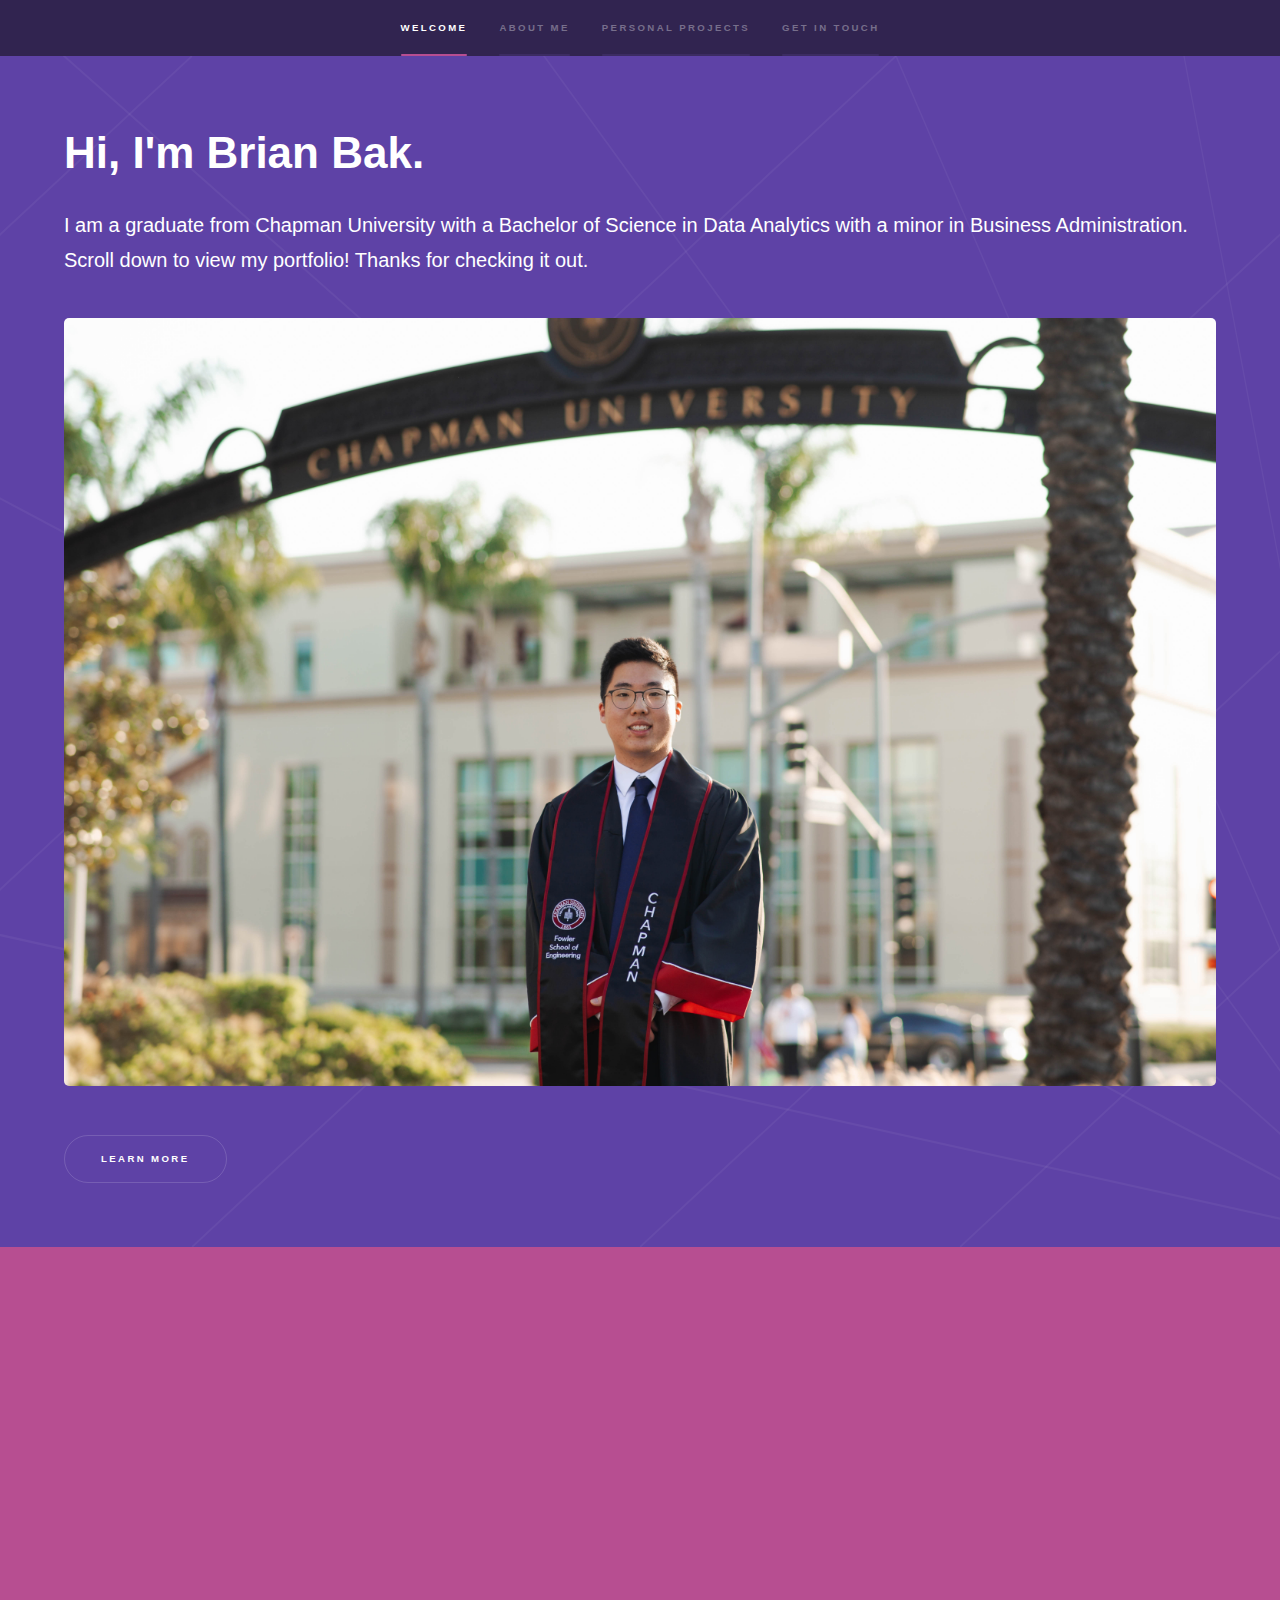
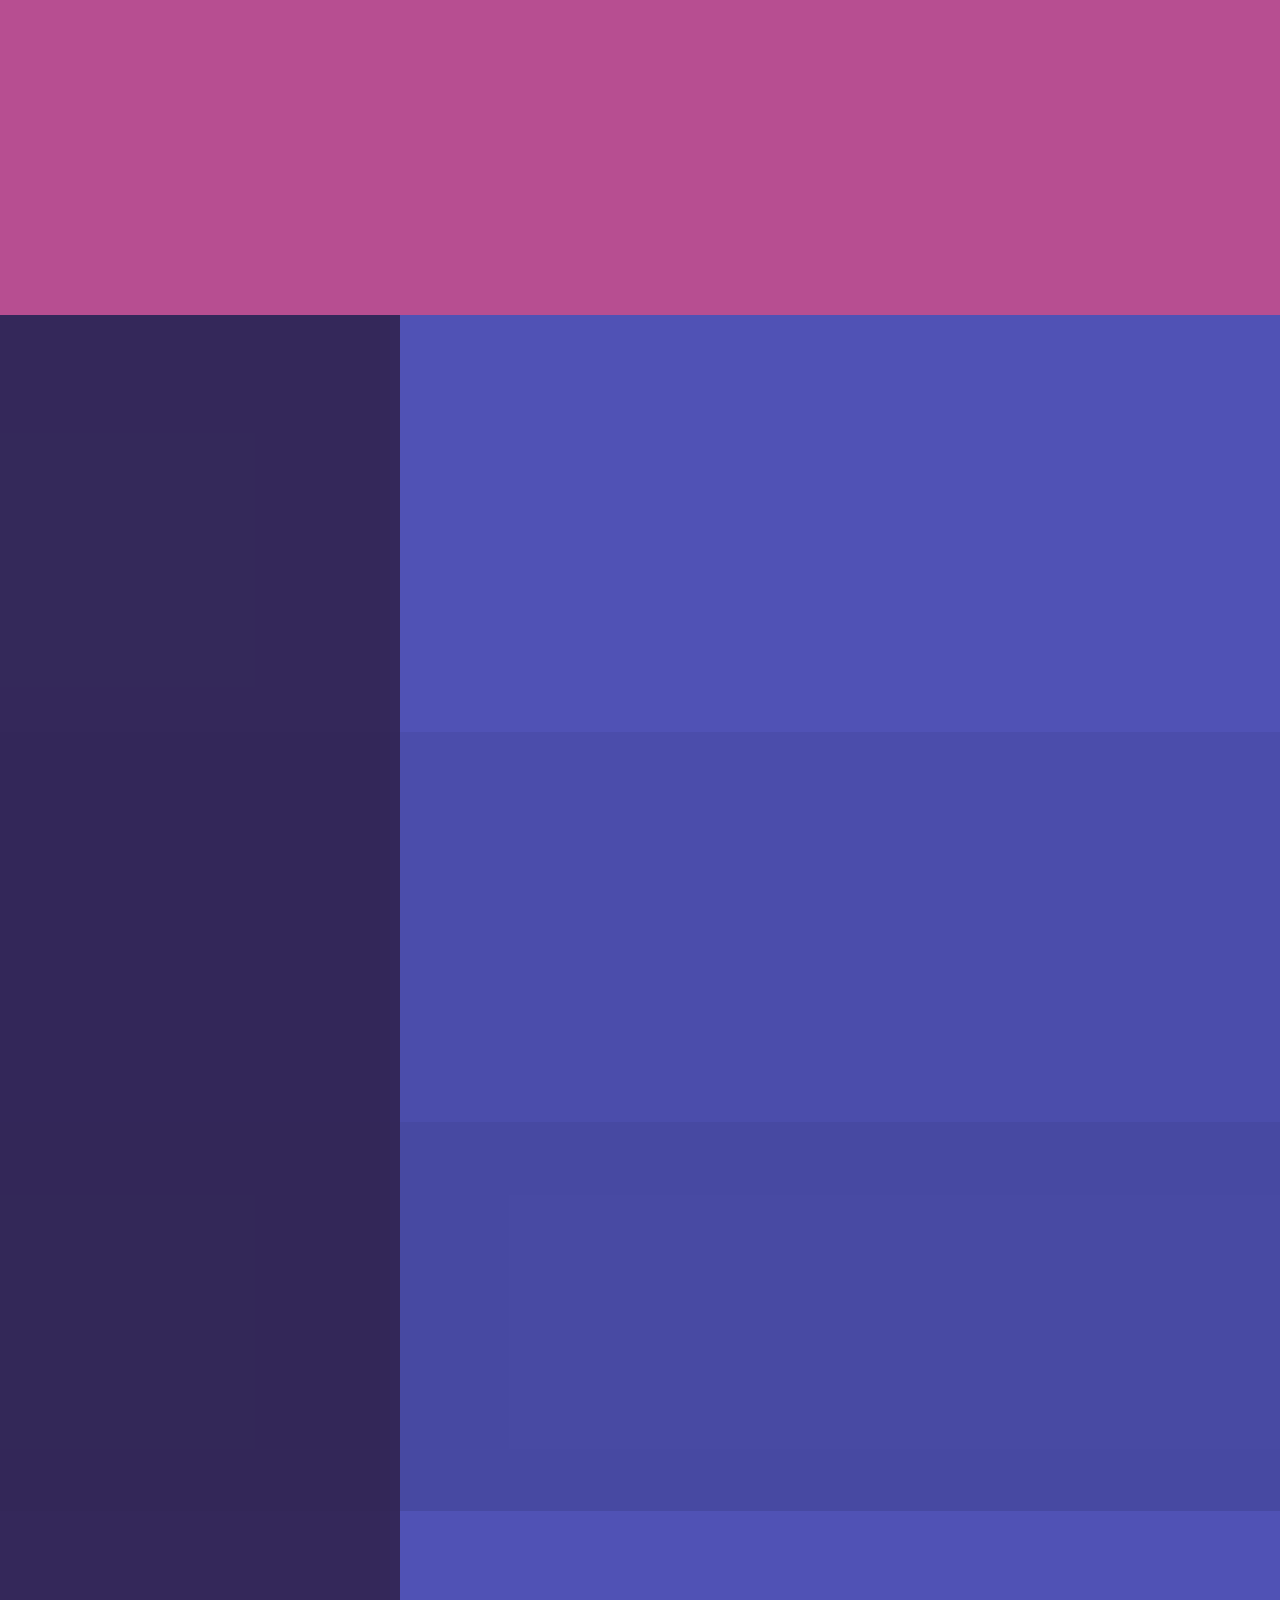
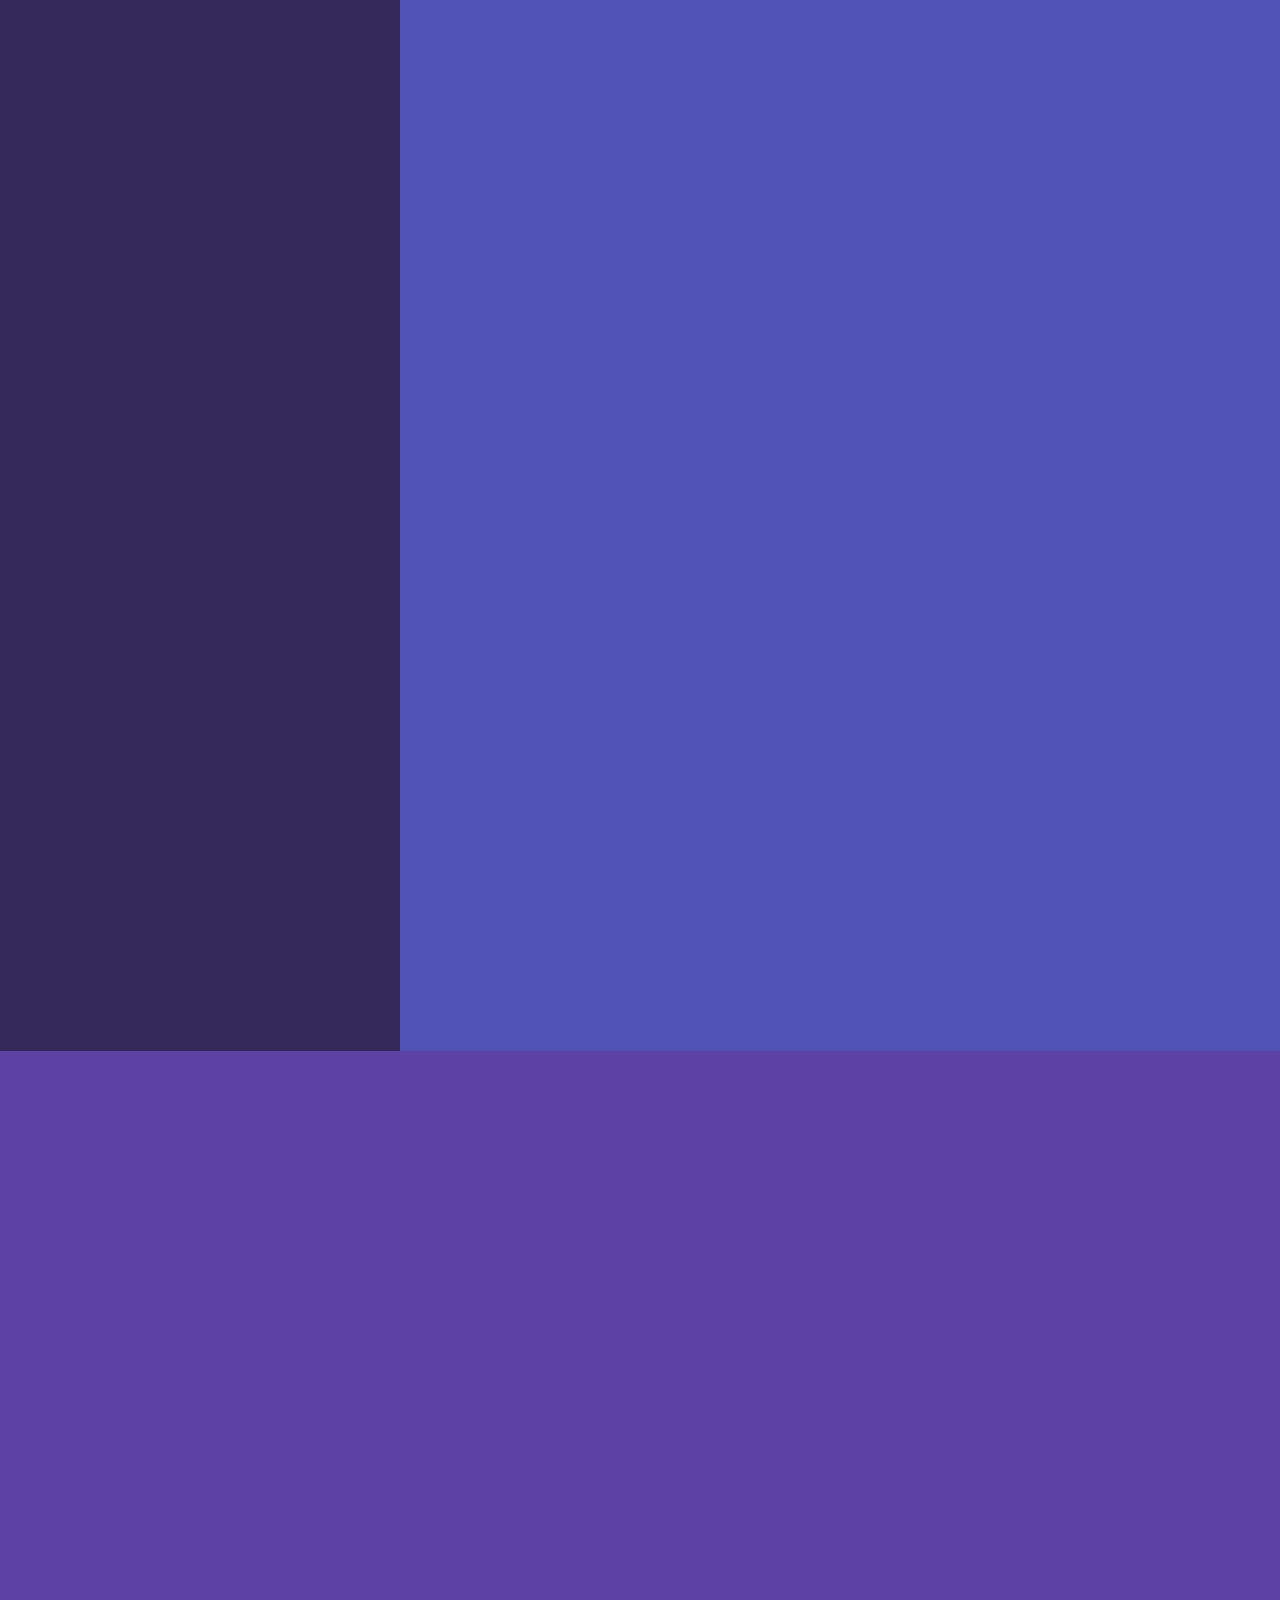
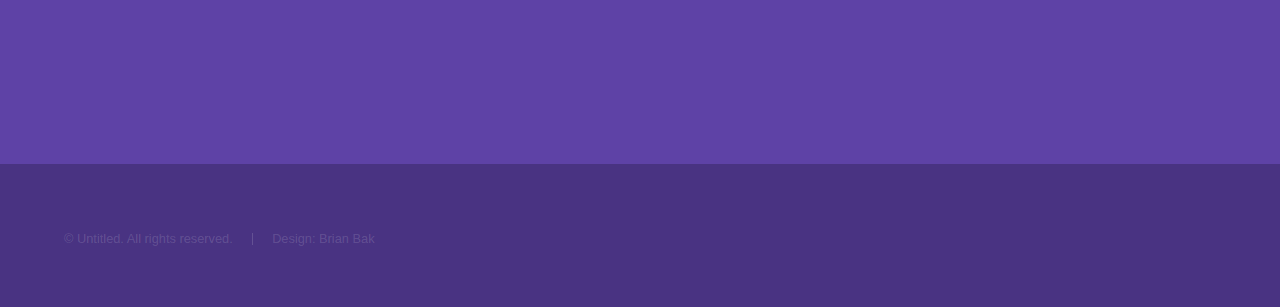
==== portfolio/index.html @ 55b92180 "Add files via upload" ====
<!DOCTYPE HTML>
<!--
	Hyperspace by HTML5 UP
	html5up.net | @ajlkn
	Free for personal and commercial use under the CCA 3.0 license (html5up.net/license)
-->
<html>
	<head>
		<title>Brian Bak's Portfolio</title>
		<meta charset="utf-8" />
		<meta name="viewport" content="width=device-width, initial-scale=1, user-scalable=no" />
		<link rel="stylesheet" href="assets/css/main.css" />
		<noscript><link rel="stylesheet" href="assets/css/noscript.css" /></noscript>
	</head>
	<body class="is-preload">

		<!-- Sidebar -->
			<section id="sidebar">
				<div class="inner">
					<nav>
						<ul>
							<li><a href="#intro">Welcome</a></li>
							<li><a href="#one">About Me</a></li>
							<li><a href="#two">Personal Projects</a></li>
							<li><a href="#three">Get in touch</a></li>
						</ul>
					</nav>
				</div>
			</section>

		<!-- Wrapper -->
			<div id="wrapper">

				<!-- Intro -->
					<section id="intro" class="wrapper style1 fullscreen fade-up">
						<div class="inner">
							<h1>Hi, I'm Brian Bak.</h1>
							<p>I am a graduate from Chapman University with a Bachelor of Science in Data Analytics with a minor in Business Administration.
							Scroll down to view my portfolio! Thanks for checking it out.</p>
							<p class="image"><img src="images/IMG_8619.JPG"/></p>
							<ul class="actions">
								<li><a href="#one" class="button scrolly">Learn more</a></li>
							</ul>
						</div>
					</section>
			

				<!-- One -->
					<section id="one" class="wrapper style3 fade-up">
						<div class="inner">
							<h2>About Me</h2>
							
							<p> As the world continues to rapidly evolve, leveraging data has become crucial for allowing organizations to maximize their efficiency 
								and productivity by identifying patterns, discovering insights, and promote strategic thinking. These developments inspired me to 
								begin my career at Chapman University, having recently graduated in 2023 with degrees in Data Analytics and Business Administration. 
							</br> </br>
								In addition to the skills and concepts I learned at Chapman, I have had the fortune to work with NASCAR as a Data Strategy intern, 
								spending a summer engaging within the field of consumer behavior by learning about ticketing, crm, email, surveying, merchandise, and more. 
		
							</br></br>
								These lessons and experiences have greatly influenced what I look for in my career, and I'm hoping to pursue a role that reflects
								these sentiments.


								<h2>Here are a few fun facts about me: </h2>
								<ul>
									<li> My favorite TV show is Jeopardy.</li>
									<li> Picked up sports and concert photography within the last year. My dream is to photograph Bad Bunny.
										<a href="https://www.instagram.com/bbakphoto/" target="_blank" a> <br/>
											Click to see who I've photographed so far!</a> </li>
									<li> I've lived in every corner of the continental USA. Can you guess where?</li>
								</ul>
							</p>
							<p>Scroll down to view a few of my recent personal projects! </p>
						</div>
					</section>

				<!-- Two -->
				<section id="two" class="wrapper style2 spotlights">
					<section>
						<a href="#" class="image"><img src="https://miro.medium.com/v2/resize:fit:720/0*2gY1G84B27ES6oP0" alt="" data-position="25% 25%" /></a>
						<div class="content">
							<div class="inner">
								<h2>Pre Draft Preview: After a quiet off-season, how will the Seahawks cash in on their draft capital?</h2>
								<p>The Seattle Seahawks are surprisingly ahead of their rebuild schedule, primarily due to how strong 
									their rookie draft class was from last year. However, looking into the future 
									of the organization, I believe that the Seattle Seahawks should strongly consider drafting a quarterback at fifth overall. Read to find out who!</p>
								<ul class="actions">
									<li><a href="https://brianbak.medium.com/pre-draft-preview-after-a-quiet-off-season-how-will-the-seahawks-cash-in-on-their-draft-capital-fe496a4439e5" target="_blank" class="button">Learn more</a></li>
								</ul>
							</div>
						</div>
					</section>
					<section>
						<a href="#" class="image"><img src="https://miro.medium.com/v2/resize:fit:720/format:webp/1*PdBOWnlgdcKh6nsv476Lqw.png" alt="" data-position="25% 25%" /></a>
						<div class="content">
							<div class="inner">
								<h2>A Herd of Buffalo Bills: Stampeding the Opposition</h2>
								<p>Josh Allen and the Buffalo Bills offense naturally drew an abundance of media adoration in the NFL season opener. However, 
									I applied a few data visualization tactics to emphasize the importance of their newly bolstered defensive line. 
								   Here's why:</p>
								<ul class="actions">
									<li><a href="https://brianbak.medium.com/a-herd-of-buffalo-bills-stampeding-the-opposition-1767305b35e" target="_blank" class="button">Learn more</a></li>
								</ul>
							</div>
						</div>
					</section>
					<section>
						<a href="#" class="image"><img src="https://miro.medium.com/v2/0*N3GcyIlVCw7f-8fk" alt="" data-position="center center" /></a>
						<div class="content">
							<div class="inner">
								<h2>The Significance of Day 2 Draft Picks: A Preview of a Few Late Round Prospects</h2>
								<p>Now that the NFL Combine and Pro Days have concluded, many of us are familiar with the Day 1 college prospects. However, front offices 
									place emphasis on finding and drafting undervalued players to select in the later rounds of the draft to help round out their rosters.</p>
								<ul class="actions">
									<li><a href="https://brianbak.medium.com/the-significance-of-day-2-draft-picks-a-preview-of-a-few-late-round-prospects-a52f808324b1" target="_blank" class="button">Learn more</a></li>
								</ul>
							</div>
						</div>
					</section>
					<section>
						<a href="#" class="image"><img src="https://miro.medium.com/v2/format:webp/1*3vzLBD2oh32hBm9R43gMwA.png" alt="" data-position="top center" /></a>
						<div class="content">
							<div class="inner">
								<h2>Sea Us Rise: An Assessment of the Seattle Mariners</h2>
								<p>Baseball is right around the corner... hopefully. I provided an in-depth analysis of last year's performance of the Seattle Mariners.
									I analyzed key metrics that explained the team's strengths and weaknesses while displaying them using data visualization tactics.</p>
								<ul class="actions">
									<li><a href="https://brianbak.medium.com/sea-us-rise-an-assessment-of-the-seattle-mariners-c0f5d34ef2f6" target="_blank" class="button">Learn more</a></li>
								</ul>
							</div>
						</div>
					</section>
					<section>
						<a href="#" class="image"><img src="https://miro.medium.com/v2/resize:fit:720/format:webp/1*ZEwTt5AWU9JiCvj76GgWGg.jpeg" alt="" data-position="25% 25%" /></a>
						<div class="content">
							<div class="inner">
								<h2>YAC Attack: Deebo Samuel’s Rise to Stardom</h2>
								<p>The 49ers endured the 2021 season with key offensive injuries, but that did not stop Deebo Samuel from overcoming this problem and producing All Pro numbers. 
									I used a few data visualization tools from R to explain how Kyle Shanahan utilized his talents:</p>
								<ul class="actions">
									<li><a href="https://brianbak.medium.com/yac-attack-deebo-samuels-rise-to-stardom-32a029d78cf6" target="_blank" class="button">Learn more</a></li>
								</ul>
							</div>
						</div>
					</section>
					<section>
						<a href="#" class="image"><img src="https://miro.medium.com/v2/0*O9db_yfv7i98U46D" alt="" data-position="25% 25%" /></a>
						<div class="content">
							<div class="inner">
								<h2>Fly Eagles Fly! An Offseason Preview of the Philadelphia Eagles</h2>
								<p>The Philadelphia Eagles surpassed everyone's expectations with their clinch of a Wild Card berth. 
									I used a few data visualization tools in R to explain why they performed so well, and what they can 
									do to improve their situation this upcoming off-season.</p>
								<ul class="actions">
									<li><a href="https://medium.com/@brianbak/fly-eagles-fly-an-offseason-preview-of-the-philadelphia-eagles-a150f20dad26" target="_blank" class="button">Learn more</a></li>
								</ul>
							</div>
						</div>
					</section>
					
				</section>

				<!-- Three -->
					<section id="three" class="wrapper style1 fade-up">
						<div class="inner">
							<h2>Contact Information</h2>
							<p>Please use the information listed below to connect and learn more about me!</p>
								<section>
									<ul class="contact">
										<li>
											<h3>Location</h3>
											<span>Chapman University <br/>
												1 University Dr<br />
											 Orange, CA 92866<br />
											</span>
										</li>
										<li>
											<h3>Email</h3>
											<a href="mailto: brianbak618@gmail.com">brianbak618@gmail.com</a>
										</li>
										<li>
											<h3>LinkedIn</h3>
											<a href="https://www.linkedin.com/in/bbak/" target="_blank">linkedin.com/in/bbak/</a>
										</li>
										<li>
											<h3>Resume</h3>
											<a href="https://github.com/brianjbak/brianjbak.github.io/raw/main/assets/BrianBakResume.pdf" target="_blank">Brian Bak's Resume</a>
										</li>
										<li>
											<h3>Social</h3>
											<ul class="icons">
												<li><a href="https://twitter.com/bbakdata" target="_blank" class="icon brands fa-twitter"><span class="label">Twitter</span></a></li>
												<li><a href="https://www.instagram.com/bbakphoto/" class="icon brands fa-instagram" target="_blank"><span class="label">Instagram</span></a></li>
												<li><a href="https://brianbak.medium.com/" class="icon brands fa-medium" target="_blank"><span class="label">Medium</span></a></li>
												
											</ul>
										</li>
									</ul>
								</section>
							</div>
						</div>
					</section>

			</div>

		<!-- Footer -->
			<footer id="footer" class="wrapper style1-alt">
				<div class="inner">
					<ul class="menu">
						<li>&copy; Untitled. All rights reserved.</li><li>Design: Brian Bak</a></li>
					</ul>
				</div>
			</footer>

		<!-- Scripts -->
			<script src="assets/js/jquery.min.js"></script>
			<script src="assets/js/jquery.scrollex.min.js"></script>
			<script src="assets/js/jquery.scrolly.min.js"></script>
			<script src="assets/js/browser.min.js"></script>
			<script src="assets/js/breakpoints.min.js"></script>
			<script src="assets/js/util.js"></script>
			<script src="assets/js/main.js"></script>

	</body>
</html>
---- portfolio/assets/css/main.css ----
@import url(fontawesome-all.min.css);

/*
	Hyperspace by HTML5 UP
	html5up.net | @ajlkn
	Free for personal and commercial use under the CCA 3.0 license (html5up.net/license)
*/

html, body, div, span, applet, object,
iframe, h1, h2, h3, h4, h5, h6, p, blockquote,
pre, a, abbr, acronym, address, big, cite,
code, del, dfn, em, img, ins, kbd, q, s, samp,
small, strike, strong, sub, sup, tt, var, b,
u, i, center, dl, dt, dd, ol, ul, li, fieldset,
form, label, legend, table, caption, tbody,
tfoot, thead, tr, th, td, article, aside,
canvas, details, embed, figure, figcaption,
footer, header, hgroup, menu, nav, output, ruby,
section, summary, time, mark, audio, video {
	margin: 0;
	padding: 0;
	border: 0;
	font-size: 100%;
	font: inherit;
	vertical-align: baseline;}

article, aside, details, figcaption, figure,
footer, header, hgroup, menu, nav, section {
	display: block;}

body {
	line-height: 1;
}

ol, ul {
	list-style: none;
}

blockquote, q {
	quotes: none;
}

	blockquote:before, blockquote:after, q:before, q:after {
		content: '';
		content: none;
	}

table {
	border-collapse: collapse;
	border-spacing: 0;
}

body {
	-webkit-text-size-adjust: none;
}

mark {
	background-color: transparent;
	color: inherit;
}

input::-moz-focus-inner {
	border: 0;
	padding: 0;
	
	
}

input, select, textarea {
	-moz-appearance: none;
	-webkit-appearance: none;
	-ms-appearance: none;
	appearance: none;
}

/* Basic */

	@-ms-viewport {
		width: device-width;
	}

	body {
		-ms-overflow-style: scrollbar;
	}

	@media screen and (max-width: 480px) {

		html, body {
			min-width: 320px;
		}

	}

	html {
		box-sizing: border-box;
	}

	*, *:before, *:after {
		box-sizing: inherit;
	}

	body {
		background: #312450;
	}

		body.is-preload *, body.is-preload *:before, body.is-preload *:after {
			-moz-animation: none !important;
			-webkit-animation: none !important;
			-ms-animation: none !important;
			animation: none !important;
			-moz-transition: none !important;
			-webkit-transition: none !important;
			-ms-transition: none !important;
			transition: none !important;
		}

/* Type */

	body, input, select, textarea {
		color: rgba(255, 255, 255, 0.55);
		font-family: Arial, Helvetica, sans-serif;
		font-size: 16.5pt;
		font-weight: normal;
		line-height: 1.75;
	}

		@media screen and (max-width: 1680px) {

			body, input, select, textarea {
				font-size: 13pt;
			}

		}

		@media screen and (max-width: 1280px) {

			body, input, select, textarea {
				font-size: 12pt;
			}

		}

		@media screen and (max-width: 360px) {

			body, input, select, textarea {
				font-size: 11pt;
			}

		}

	a {
		-moz-transition: color 0.2s ease, border-bottom-color 0.2s ease;
		-webkit-transition: color 0.2s ease, border-bottom-color 0.2s ease;
		-ms-transition: color 0.2s ease, border-bottom-color 0.2s ease;
		transition: color 0.2s ease, border-bottom-color 0.2s ease;
		border-bottom: dotted 1px rgba(255, 255, 255, 0.35);
		color: inherit;
		text-decoration: none;
	}

		a:hover {
			border-bottom-color: transparent;
			color: #ffffff;
		}

	strong, b {
		color: #ffffff;
		font-weight: bold;
	}

	em, i {
		font-style: italic;
	}

	p {
		margin: 0 0 2em 0;
		color: rgb(255, 255, 255);
	}

	h1, h2, h3, h4, h5, h6 {
		color: #ffffff;
		font-weight: bold;
		line-height: 1.5;
		margin: 0 0 0.5em 0;
	}

		h1 a, h2 a, h3 a, h4 a, h5 a, h6 a {
			color: inherit;
			text-decoration: none;
		}

	h1 {
		font-size: 2.75em;
		
	}

		h1.major {
			margin: 0 0 1.3em 0;
			position: relative;
			padding-bottom: 0.35em;
			
		}

			h1.major:after {
				background-image: -moz-linear-gradient(to right, #5e42a6, #b74e91);
				background-image: -webkit-linear-gradient(to right, #5e42a6, #b74e91);
				background-image: -ms-linear-gradient(to right, #5e42a6, #b74e91);
				background-image: linear-gradient(to right, #5e42a6, #b74e91);
				-moz-transition: max-width 0.2s ease;
				-webkit-transition: max-width 0.2s ease;
				-ms-transition: max-width 0.2s ease;
				transition: max-width 0.2s ease;
				border-radius: 0.2em;
				bottom: 0;
				content: '';
				height: 0.05em;
				position: absolute;
				right: 0;
				width: 100%;
			}

	h2 {
		font-size: 1.75em;
	}

	h3 {
		font-size: 1.1em;
	}

	h4 {
		font-size: 1em;
	}

	h5 {
		font-size: 0.8em;
	}

	h6 {
		font-size: 0.6em;
	}

	@media screen and (max-width: 736px) {

		h1 {
			font-size: 2em;
			
		}

		h2 {
			font-size: 1.25em;
		}

		h3 {
			font-size: 1em;
		}

		h4 {
			font-size: 0.8em;
		}

		h5 {
			font-size: 0.6em;
		}

		h6 {
			font-size: 0.6em;
		}

	}

	sub {
		font-size: 0.8em;
		position: relative;
		top: 0.5em;
	}

	sup {
		font-size: 0.8em;
		position: relative;
		top: -0.5em;
	}

	blockquote {
		border-left: solid 4px rgba(255, 255, 255, 0.15);
		font-style: italic;
		margin: 0 0 2em 0;
		padding: 0.5em 0 0.5em 2em;
	}

	code {
		background: rgba(255, 255, 255, 0.05);
		border-radius: 0.25em;
		border: solid 1px rgba(255, 255, 255, 0.15);
		font-family: "Courier New", monospace;
		font-size: 0.9em;
		margin: 0 0.25em;
		padding: 0.25em 0.65em;
	}

	pre {
		-webkit-overflow-scrolling: touch;
		font-family: "Courier New", monospace;
		font-size: 0.9em;
		margin: 0 0 2em 0;
	}

		pre code {
			display: block;
			line-height: 1.75em;
			padding: 1em 1.5em;
			overflow-x: auto;
		}

	hr {
		border: 0;
		border-bottom: solid 1px rgba(255, 255, 255, 0.15);
		margin: 2em 0;
	}

		hr.major {
			margin: 3em 0;
		}

	.align-left {
		text-align: left;
	}

	.align-center {
		text-align: center;
	}

	.align-right {
		text-align: right;
	}

/* Row */

	.row {
		display: flex;
		flex-wrap: wrap;
		box-sizing: border-box;
		align-items: stretch;
	}

		.row > * {
			box-sizing: border-box;
		}

		.row.gtr-uniform > * > :last-child {
			margin-bottom: 0;
		}

		.row.aln-left {
			justify-content: flex-start;
		}

		.row.aln-center {
			justify-content: center;
		}

		.row.aln-right {
			justify-content: flex-end;
		}

		.row.aln-top {
			align-items: flex-start;
		}

		.row.aln-middle {
			align-items: center;
		}

		.row.aln-bottom {
			align-items: flex-end;
		}

		.row > .imp {
			order: -1;
		}

		.row > .col-1 {
			width: 8.33333%;
		}

		.row > .off-1 {
			margin-left: 8.33333%;
		}

		.row > .col-2 {
			width: 16.66667%;
		}

		.row > .off-2 {
			margin-left: 16.66667%;
		}

		.row > .col-3 {
			width: 25%;
		}

		.row > .off-3 {
			margin-left: 25%;
		}

		.row > .col-4 {
			width: 33.33333%;
		}

		.row > .off-4 {
			margin-left: 33.33333%;
		}

		.row > .col-5 {
			width: 41.66667%;
		}

		.row > .off-5 {
			margin-left: 41.66667%;
		}

		.row > .col-6 {
			width: 50%;
		}

		.row > .off-6 {
			margin-left: 50%;
		}

		.row > .col-7 {
			width: 58.33333%;
		}

		.row > .off-7 {
			margin-left: 58.33333%;
		}

		.row > .col-8 {
			width: 66.66667%;
		}

		.row > .off-8 {
			margin-left: 66.66667%;
		}

		.row > .col-9 {
			width: 75%;
		}

		.row > .off-9 {
			margin-left: 75%;
		}

		.row > .col-10 {
			width: 83.33333%;
		}

		.row > .off-10 {
			margin-left: 83.33333%;
		}

		.row > .col-11 {
			width: 91.66667%;
		}

		.row > .off-11 {
			margin-left: 91.66667%;
		}

		.row > .col-12 {
			width: 100%;
		}

		.row > .off-12 {
			margin-left: 100%;
		}

		.row.gtr-0 {
			margin-top: 0;
			margin-left: 0em;
		}

			.row.gtr-0 > * {
				padding: 0 0 0 0em;
			}

			.row.gtr-0.gtr-uniform {
				margin-top: 0em;
			}

				.row.gtr-0.gtr-uniform > * {
					padding-top: 0em;
				}

		.row.gtr-25 {
			margin-top: 0;
			margin-left: -0.375em;
		}

			.row.gtr-25 > * {
				padding: 0 0 0 0.375em;
			}

			.row.gtr-25.gtr-uniform {
				margin-top: -0.375em;
			}

				.row.gtr-25.gtr-uniform > * {
					padding-top: 0.375em;
				}

		.row.gtr-50 {
			margin-top: 0;
			margin-left: -0.75em;
		}

			.row.gtr-50 > * {
				padding: 0 0 0 0.75em;
			}

			.row.gtr-50.gtr-uniform {
				margin-top: -0.75em;
			}

				.row.gtr-50.gtr-uniform > * {
					padding-top: 0.75em;
				}

		.row {
			margin-top: 0;
			margin-left: -1.5em;
		}

			.row > * {
				padding: 0 0 0 1.5em;
			}

			.row.gtr-uniform {
				margin-top: -1.5em;
			}

				.row.gtr-uniform > * {
					padding-top: 1.5em;
				}

		.row.gtr-150 {
			margin-top: 0;
			margin-left: -2.25em;
		}

			.row.gtr-150 > * {
				padding: 0 0 0 2.25em;
			}

			.row.gtr-150.gtr-uniform {
				margin-top: -2.25em;
			}

				.row.gtr-150.gtr-uniform > * {
					padding-top: 2.25em;
				}

		.row.gtr-200 {
			margin-top: 0;
			margin-left: -3em;
		}

			.row.gtr-200 > * {
				padding: 0 0 0 3em;
			}

			.row.gtr-200.gtr-uniform {
				margin-top: -3em;
			}

				.row.gtr-200.gtr-uniform > * {
					padding-top: 3em;
				}

		@media screen and (max-width: 1680px) {

			.row {
				display: flex;
				flex-wrap: wrap;
				box-sizing: border-box;
				align-items: stretch;
			}

				.row > * {
					box-sizing: border-box;
				}

				.row.gtr-uniform > * > :last-child {
					margin-bottom: 0;
				}

				.row.aln-left {
					justify-content: flex-start;
				}

				.row.aln-center {
					justify-content: center;
				}

				.row.aln-right {
					justify-content: flex-end;
				}

				.row.aln-top {
					align-items: flex-start;
				}

				.row.aln-middle {
					align-items: center;
				}

				.row.aln-bottom {
					align-items: flex-end;
				}

				.row > .imp-xlarge {
					order: -1;
				}

				.row > .col-1-xlarge {
					width: 8.33333%;
				}

				.row > .off-1-xlarge {
					margin-left: 8.33333%;
				}

				.row > .col-2-xlarge {
					width: 16.66667%;
				}

				.row > .off-2-xlarge {
					margin-left: 16.66667%;
				}

				.row > .col-3-xlarge {
					width: 25%;
				}

				.row > .off-3-xlarge {
					margin-left: 25%;
				}

				.row > .col-4-xlarge {
					width: 33.33333%;
				}

				.row > .off-4-xlarge {
					margin-left: 33.33333%;
				}

				.row > .col-5-xlarge {
					width: 41.66667%;
				}

				.row > .off-5-xlarge {
					margin-left: 41.66667%;
				}

				.row > .col-6-xlarge {
					width: 50%;
				}

				.row > .off-6-xlarge {
					margin-left: 50%;
				}

				.row > .col-7-xlarge {
					width: 58.33333%;
				}

				.row > .off-7-xlarge {
					margin-left: 58.33333%;
				}

				.row > .col-8-xlarge {
					width: 66.66667%;
				}

				.row > .off-8-xlarge {
					margin-left: 66.66667%;
				}

				.row > .col-9-xlarge {
					width: 75%;
				}

				.row > .off-9-xlarge {
					margin-left: 75%;
				}

				.row > .col-10-xlarge {
					width: 83.33333%;
				}

				.row > .off-10-xlarge {
					margin-left: 83.33333%;
				}

				.row > .col-11-xlarge {
					width: 91.66667%;
				}

				.row > .off-11-xlarge {
					margin-left: 91.66667%;
				}

				.row > .col-12-xlarge {
					width: 100%;
				}

				.row > .off-12-xlarge {
					margin-left: 100%;
				}

				.row.gtr-0 {
					margin-top: 0;
					margin-left: 0em;
				}

					.row.gtr-0 > * {
						padding: 0 0 0 0em;
					}

					.row.gtr-0.gtr-uniform {
						margin-top: 0em;
					}

						.row.gtr-0.gtr-uniform > * {
							padding-top: 0em;
						}

				.row.gtr-25 {
					margin-top: 0;
					margin-left: -0.375em;
				}

					.row.gtr-25 > * {
						padding: 0 0 0 0.375em;
					}

					.row.gtr-25.gtr-uniform {
						margin-top: -0.375em;
					}

						.row.gtr-25.gtr-uniform > * {
							padding-top: 0.375em;
						}

				.row.gtr-50 {
					margin-top: 0;
					margin-left: -0.75em;
				}

					.row.gtr-50 > * {
						padding: 0 0 0 0.75em;
					}

					.row.gtr-50.gtr-uniform {
						margin-top: -0.75em;
					}

						.row.gtr-50.gtr-uniform > * {
							padding-top: 0.75em;
						}

				.row {
					margin-top: 0;
					margin-left: -1.5em;
				}

					.row > * {
						padding: 0 0 0 1.5em;
					}

					.row.gtr-uniform {
						margin-top: -1.5em;
					}

						.row.gtr-uniform > * {
							padding-top: 1.5em;
						}

				.row.gtr-150 {
					margin-top: 0;
					margin-left: -2.25em;
				}

					.row.gtr-150 > * {
						padding: 0 0 0 2.25em;
					}

					.row.gtr-150.gtr-uniform {
						margin-top: -2.25em;
					}

						.row.gtr-150.gtr-uniform > * {
							padding-top: 2.25em;
						}

				.row.gtr-200 {
					margin-top: 0;
					margin-left: -3em;
				}

					.row.gtr-200 > * {
						padding: 0 0 0 3em;
					}

					.row.gtr-200.gtr-uniform {
						margin-top: -3em;
					}

						.row.gtr-200.gtr-uniform > * {
							padding-top: 3em;
						}

		}

		@media screen and (max-width: 1280px) {

			.row {
				display: flex;
				flex-wrap: wrap;
				box-sizing: border-box;
				align-items: stretch;
			}

				.row > * {
					box-sizing: border-box;
				}

				.row.gtr-uniform > * > :last-child {
					margin-bottom: 0;
				}

				.row.aln-left {
					justify-content: flex-start;
				}

				.row.aln-center {
					justify-content: center;
				}

				.row.aln-right {
					justify-content: flex-end;
				}

				.row.aln-top {
					align-items: flex-start;
				}

				.row.aln-middle {
					align-items: center;
				}

				.row.aln-bottom {
					align-items: flex-end;
				}

				.row > .imp-large {
					order: -1;
				}

				.row > .col-1-large {
					width: 8.33333%;
				}

				.row > .off-1-large {
					margin-left: 8.33333%;
				}

				.row > .col-2-large {
					width: 16.66667%;
				}

				.row > .off-2-large {
					margin-left: 16.66667%;
				}

				.row > .col-3-large {
					width: 25%;
				}

				.row > .off-3-large {
					margin-left: 25%;
				}

				.row > .col-4-large {
					width: 33.33333%;
				}

				.row > .off-4-large {
					margin-left: 33.33333%;
				}

				.row > .col-5-large {
					width: 41.66667%;
				}

				.row > .off-5-large {
					margin-left: 41.66667%;
				}

				.row > .col-6-large {
					width: 50%;
				}

				.row > .off-6-large {
					margin-left: 50%;
				}

				.row > .col-7-large {
					width: 58.33333%;
				}

				.row > .off-7-large {
					margin-left: 58.33333%;
				}

				.row > .col-8-large {
					width: 66.66667%;
				}

				.row > .off-8-large {
					margin-left: 66.66667%;
				}

				.row > .col-9-large {
					width: 75%;
				}

				.row > .off-9-large {
					margin-left: 75%;
				}

				.row > .col-10-large {
					width: 83.33333%;
				}

				.row > .off-10-large {
					margin-left: 83.33333%;
				}

				.row > .col-11-large {
					width: 91.66667%;
				}

				.row > .off-11-large {
					margin-left: 91.66667%;
				}

				.row > .col-12-large {
					width: 100%;
				}

				.row > .off-12-large {
					margin-left: 100%;
				}

				.row.gtr-0 {
					margin-top: 0;
					margin-left: 0em;
				}

					.row.gtr-0 > * {
						padding: 0 0 0 0em;
					}

					.row.gtr-0.gtr-uniform {
						margin-top: 0em;
					}

						.row.gtr-0.gtr-uniform > * {
							padding-top: 0em;
						}

				.row.gtr-25 {
					margin-top: 0;
					margin-left: -0.375em;
				}

					.row.gtr-25 > * {
						padding: 0 0 0 0.375em;
					}

					.row.gtr-25.gtr-uniform {
						margin-top: -0.375em;
					}

						.row.gtr-25.gtr-uniform > * {
							padding-top: 0.375em;
						}

				.row.gtr-50 {
					margin-top: 0;
					margin-left: -0.75em;
				}

					.row.gtr-50 > * {
						padding: 0 0 0 0.75em;
					}

					.row.gtr-50.gtr-uniform {
						margin-top: -0.75em;
					}

						.row.gtr-50.gtr-uniform > * {
							padding-top: 0.75em;
						}

				.row {
					margin-top: 0;
					margin-left: -1.5em;
				}

					.row > * {
						padding: 0 0 0 1.5em;
					}

					.row.gtr-uniform {
						margin-top: -1.5em;
					}

						.row.gtr-uniform > * {
							padding-top: 1.5em;
						}

				.row.gtr-150 {
					margin-top: 0;
					margin-left: -2.25em;
				}

					.row.gtr-150 > * {
						padding: 0 0 0 2.25em;
					}

					.row.gtr-150.gtr-uniform {
						margin-top: -2.25em;
					}

						.row.gtr-150.gtr-uniform > * {
							padding-top: 2.25em;
						}

				.row.gtr-200 {
					margin-top: 0;
					margin-left: -3em;
				}

					.row.gtr-200 > * {
						padding: 0 0 0 3em;
					}

					.row.gtr-200.gtr-uniform {
						margin-top: -3em;
					}

						.row.gtr-200.gtr-uniform > * {
							padding-top: 3em;
						}

		}

		@media screen and (max-width: 980px) {

			.row {
				display: flex;
				flex-wrap: wrap;
				box-sizing: border-box;
				align-items: stretch;
			}

				.row > * {
					box-sizing: border-box;
				}

				.row.gtr-uniform > * > :last-child {
					margin-bottom: 0;
				}

				.row.aln-left {
					justify-content: flex-start;
				}

				.row.aln-center {
					justify-content: center;
				}

				.row.aln-right {
					justify-content: flex-end;
				}

				.row.aln-top {
					align-items: flex-start;
				}

				.row.aln-middle {
					align-items: center;
				}

				.row.aln-bottom {
					align-items: flex-end;
				}

				.row > .imp-medium {
					order: -1;
				}

				.row > .col-1-medium {
					width: 8.33333%;
				}

				.row > .off-1-medium {
					margin-left: 8.33333%;
				}

				.row > .col-2-medium {
					width: 16.66667%;
				}

				.row > .off-2-medium {
					margin-left: 16.66667%;
				}

				.row > .col-3-medium {
					width: 25%;
				}

				.row > .off-3-medium {
					margin-left: 25%;
				}

				.row > .col-4-medium {
					width: 33.33333%;
				}

				.row > .off-4-medium {
					margin-left: 33.33333%;
				}

				.row > .col-5-medium {
					width: 41.66667%;
				}

				.row > .off-5-medium {
					margin-left: 41.66667%;
				}

				.row > .col-6-medium {
					width: 50%;
				}

				.row > .off-6-medium {
					margin-left: 50%;
				}

				.row > .col-7-medium {
					width: 58.33333%;
				}

				.row > .off-7-medium {
					margin-left: 58.33333%;
				}

				.row > .col-8-medium {
					width: 66.66667%;
				}

				.row > .off-8-medium {
					margin-left: 66.66667%;
				}

				.row > .col-9-medium {
					width: 75%;
				}

				.row > .off-9-medium {
					margin-left: 75%;
				}

				.row > .col-10-medium {
					width: 83.33333%;
				}

				.row > .off-10-medium {
					margin-left: 83.33333%;
				}

				.row > .col-11-medium {
					width: 91.66667%;
				}

				.row > .off-11-medium {
					margin-left: 91.66667%;
				}

				.row > .col-12-medium {
					width: 100%;
				}

				.row > .off-12-medium {
					margin-left: 100%;
				}

				.row.gtr-0 {
					margin-top: 0;
					margin-left: 0em;
				}

					.row.gtr-0 > * {
						padding: 0 0 0 0em;
					}

					.row.gtr-0.gtr-uniform {
						margin-top: 0em;
					}

						.row.gtr-0.gtr-uniform > * {
							padding-top: 0em;
						}

				.row.gtr-25 {
					margin-top: 0;
					margin-left: -0.375em;
				}

					.row.gtr-25 > * {
						padding: 0 0 0 0.375em;
					}

					.row.gtr-25.gtr-uniform {
						margin-top: -0.375em;
					}

						.row.gtr-25.gtr-uniform > * {
							padding-top: 0.375em;
						}

				.row.gtr-50 {
					margin-top: 0;
					margin-left: -0.75em;
				}

					.row.gtr-50 > * {
						padding: 0 0 0 0.75em;
					}

					.row.gtr-50.gtr-uniform {
						margin-top: -0.75em;
					}

						.row.gtr-50.gtr-uniform > * {
							padding-top: 0.75em;
						}

				.row {
					margin-top: 0;
					margin-left: -1.5em;
				}

					.row > * {
						padding: 0 0 0 1.5em;
					}

					.row.gtr-uniform {
						margin-top: -1.5em;
					}

						.row.gtr-uniform > * {
							padding-top: 1.5em;
						}

				.row.gtr-150 {
					margin-top: 0;
					margin-left: -2.25em;
				}

					.row.gtr-150 > * {
						padding: 0 0 0 2.25em;
					}

					.row.gtr-150.gtr-uniform {
						margin-top: -2.25em;
					}

						.row.gtr-150.gtr-uniform > * {
							padding-top: 2.25em;
						}

				.row.gtr-200 {
					margin-top: 0;
					margin-left: -3em;
				}

					.row.gtr-200 > * {
						padding: 0 0 0 3em;
					}

					.row.gtr-200.gtr-uniform {
						margin-top: -3em;
					}

						.row.gtr-200.gtr-uniform > * {
							padding-top: 3em;
						}

		}

		@media screen and (max-width: 736px) {

			.row {
				display: flex;
				flex-wrap: wrap;
				box-sizing: border-box;
				align-items: stretch;
			}

				.row > * {
					box-sizing: border-box;
				}

				.row.gtr-uniform > * > :last-child {
					margin-bottom: 0;
				}

				.row.aln-left {
					justify-content: flex-start;
				}

				.row.aln-center {
					justify-content: center;
				}

				.row.aln-right {
					justify-content: flex-end;
				}

				.row.aln-top {
					align-items: flex-start;
				}

				.row.aln-middle {
					align-items: center;
				}

				.row.aln-bottom {
					align-items: flex-end;
				}

				.row > .imp-small {
					order: -1;
				}

				.row > .col-1-small {
					width: 8.33333%;
				}

				.row > .off-1-small {
					margin-left: 8.33333%;
				}

				.row > .col-2-small {
					width: 16.66667%;
				}

				.row > .off-2-small {
					margin-left: 16.66667%;
				}

				.row > .col-3-small {
					width: 25%;
				}

				.row > .off-3-small {
					margin-left: 25%;
				}

				.row > .col-4-small {
					width: 33.33333%;
				}

				.row > .off-4-small {
					margin-left: 33.33333%;
				}

				.row > .col-5-small {
					width: 41.66667%;
				}

				.row > .off-5-small {
					margin-left: 41.66667%;
				}

				.row > .col-6-small {
					width: 50%;
				}

				.row > .off-6-small {
					margin-left: 50%;
				}

				.row > .col-7-small {
					width: 58.33333%;
				}

				.row > .off-7-small {
					margin-left: 58.33333%;
				}

				.row > .col-8-small {
					width: 66.66667%;
				}

				.row > .off-8-small {
					margin-left: 66.66667%;
				}

				.row > .col-9-small {
					width: 75%;
				}

				.row > .off-9-small {
					margin-left: 75%;
				}

				.row > .col-10-small {
					width: 83.33333%;
				}

				.row > .off-10-small {
					margin-left: 83.33333%;
				}

				.row > .col-11-small {
					width: 91.66667%;
				}

				.row > .off-11-small {
					margin-left: 91.66667%;
				}

				.row > .col-12-small {
					width: 100%;
				}

				.row > .off-12-small {
					margin-left: 100%;
				}

				.row.gtr-0 {
					margin-top: 0;
					margin-left: 0em;
				}

					.row.gtr-0 > * {
						padding: 0 0 0 0em;
					}

					.row.gtr-0.gtr-uniform {
						margin-top: 0em;
					}

						.row.gtr-0.gtr-uniform > * {
							padding-top: 0em;
						}

				.row.gtr-25 {
					margin-top: 0;
					margin-left: -0.375em;
				}

					.row.gtr-25 > * {
						padding: 0 0 0 0.375em;
					}

					.row.gtr-25.gtr-uniform {
						margin-top: -0.375em;
					}

						.row.gtr-25.gtr-uniform > * {
							padding-top: 0.375em;
						}

				.row.gtr-50 {
					margin-top: 0;
					margin-left: -0.75em;
				}

					.row.gtr-50 > * {
						padding: 0 0 0 0.75em;
					}

					.row.gtr-50.gtr-uniform {
						margin-top: -0.75em;
					}

						.row.gtr-50.gtr-uniform > * {
							padding-top: 0.75em;
						}

				.row {
					margin-top: 0;
					margin-left: -1.5em;
				}

					.row > * {
						padding: 0 0 0 1.5em;
					}

					.row.gtr-uniform {
						margin-top: -1.5em;
					}

						.row.gtr-uniform > * {
							padding-top: 1.5em;
						}

				.row.gtr-150 {
					margin-top: 0;
					margin-left: -2.25em;
				}

					.row.gtr-150 > * {
						padding: 0 0 0 2.25em;
					}

					.row.gtr-150.gtr-uniform {
						margin-top: -2.25em;
					}

						.row.gtr-150.gtr-uniform > * {
							padding-top: 2.25em;
						}

				.row.gtr-200 {
					margin-top: 0;
					margin-left: -3em;
				}

					.row.gtr-200 > * {
						padding: 0 0 0 3em;
					}

					.row.gtr-200.gtr-uniform {
						margin-top: -3em;
					}

						.row.gtr-200.gtr-uniform > * {
							padding-top: 3em;
						}

		}

		@media screen and (max-width: 480px) {

			.row {
				display: flex;
				flex-wrap: wrap;
				box-sizing: border-box;
				align-items: stretch;
			}

				.row > * {
					box-sizing: border-box;
				}

				.row.gtr-uniform > * > :last-child {
					margin-bottom: 0;
				}

				.row.aln-left {
					justify-content: flex-start;
				}

				.row.aln-center {
					justify-content: center;
				}

				.row.aln-right {
					justify-content: flex-end;
				}

				.row.aln-top {
					align-items: flex-start;
				}

				.row.aln-middle {
					align-items: center;
				}

				.row.aln-bottom {
					align-items: flex-end;
				}

				.row > .imp-xsmall {
					order: -1;
				}

				.row > .col-1-xsmall {
					width: 8.33333%;
				}

				.row > .off-1-xsmall {
					margin-left: 8.33333%;
				}

				.row > .col-2-xsmall {
					width: 16.66667%;
				}

				.row > .off-2-xsmall {
					margin-left: 16.66667%;
				}

				.row > .col-3-xsmall {
					width: 25%;
				}

				.row > .off-3-xsmall {
					margin-left: 25%;
				}

				.row > .col-4-xsmall {
					width: 33.33333%;
				}

				.row > .off-4-xsmall {
					margin-left: 33.33333%;
				}

				.row > .col-5-xsmall {
					width: 41.66667%;
				}

				.row > .off-5-xsmall {
					margin-left: 41.66667%;
				}

				.row > .col-6-xsmall {
					width: 50%;
				}

				.row > .off-6-xsmall {
					margin-left: 50%;
				}

				.row > .col-7-xsmall {
					width: 58.33333%;
				}

				.row > .off-7-xsmall {
					margin-left: 58.33333%;
				}

				.row > .col-8-xsmall {
					width: 66.66667%;
				}

				.row > .off-8-xsmall {
					margin-left: 66.66667%;
				}

				.row > .col-9-xsmall {
					width: 75%;
				}

				.row > .off-9-xsmall {
					margin-left: 75%;
				}

				.row > .col-10-xsmall {
					width: 83.33333%;
				}

				.row > .off-10-xsmall {
					margin-left: 83.33333%;
				}

				.row > .col-11-xsmall {
					width: 91.66667%;
				}

				.row > .off-11-xsmall {
					margin-left: 91.66667%;
				}

				.row > .col-12-xsmall {
					width: 100%;
				}

				.row > .off-12-xsmall {
					margin-left: 100%;
				}

				.row.gtr-0 {
					margin-top: 0;
					margin-left: 0em;
				}

					.row.gtr-0 > * {
						padding: 0 0 0 0em;
					}

					.row.gtr-0.gtr-uniform {
						margin-top: 0em;
					}

						.row.gtr-0.gtr-uniform > * {
							padding-top: 0em;
						}

				.row.gtr-25 {
					margin-top: 0;
					margin-left: -0.375em;
				}

					.row.gtr-25 > * {
						padding: 0 0 0 0.375em;
					}

					.row.gtr-25.gtr-uniform {
						margin-top: -0.375em;
					}

						.row.gtr-25.gtr-uniform > * {
							padding-top: 0.375em;
						}

				.row.gtr-50 {
					margin-top: 0;
					margin-left: -0.75em;
				}

					.row.gtr-50 > * {
						padding: 0 0 0 0.75em;
					}

					.row.gtr-50.gtr-uniform {
						margin-top: -0.75em;
					}

						.row.gtr-50.gtr-uniform > * {
							padding-top: 0.75em;
						}

				.row {
					margin-top: 0;
					margin-left: -1.5em;
				}

					.row > * {
						padding: 0 0 0 1.5em;
					}

					.row.gtr-uniform {
						margin-top: -1.5em;
					}

						.row.gtr-uniform > * {
							padding-top: 1.5em;
						}

				.row.gtr-150 {
					margin-top: 0;
					margin-left: -2.25em;
				}

					.row.gtr-150 > * {
						padding: 0 0 0 2.25em;
					}

					.row.gtr-150.gtr-uniform {
						margin-top: -2.25em;
					}

						.row.gtr-150.gtr-uniform > * {
							padding-top: 2.25em;
						}

				.row.gtr-200 {
					margin-top: 0;
					margin-left: -3em;
				}

					.row.gtr-200 > * {
						padding: 0 0 0 3em;
					}

					.row.gtr-200.gtr-uniform {
						margin-top: -3em;
					}

						.row.gtr-200.gtr-uniform > * {
							padding-top: 3em;
						}

		}

/* Box */

	.box {
		border-radius: 0.25em;
		border: solid 1px rgba(255, 255, 255, 0.15);
		margin-bottom: 2em;
		padding: 1.5em;
	}

		.box > :last-child,
		.box > :last-child > :last-child,
		.box > :last-child > :last-child > :last-child {
			margin-bottom: 0;
		}

		.box.alt {
			border: 0;
			border-radius: 0;
			padding: 0;
		}

/* Button */

	input[type="submit"],
	input[type="reset"],
	input[type="button"],
	button,
	.button {
		-moz-appearance: none;
		-webkit-appearance: none;
		-ms-appearance: none;
		appearance: none;
		-moz-transition: border-color 0.2s ease;
		-webkit-transition: border-color 0.2s ease;
		-ms-transition: border-color 0.2s ease;
		transition: border-color 0.2s ease;
		background-color: transparent;
		border: solid 1px !important;
		border-color: rgba(255, 255, 255, 0.15) !important;
		border-radius: 3em;
		color: #ffffff !important;
		cursor: pointer;
		display: inline-block;
		font-size: 0.6em;
		font-weight: bold;
		height: calc(4.75em + 2px);
		letter-spacing: 0.25em;
		line-height: 4.75em;
		outline: 0;
		padding: 0 3.75em;
		position: relative;
		text-align: center;
		text-decoration: none;
		text-transform: uppercase;
		white-space: nowrap;
	}

		input[type="submit"]:after,
		input[type="reset"]:after,
		input[type="button"]:after,
		button:after,
		.button:after {
			-moz-transform: scale(0.25);
			-webkit-transform: scale(0.25);
			-ms-transform: scale(0.25);
			transform: scale(0.25);
			pointer-events: none;
			-moz-transition: opacity 0.2s ease, -moz-transform 0.2s ease;
			-webkit-transition: opacity 0.2s ease, -webkit-transform 0.2s ease;
			-ms-transition: opacity 0.2s ease, -ms-transform 0.2s ease;
			transition: opacity 0.2s ease, transform 0.2s ease;
			background: #ffffff;
			border-radius: 3em;
			content: '';
			height: 100%;
			left: 0;
			opacity: 0;
			position: absolute;
			top: 0;
			width: 100%;
		}

		input[type="submit"].icon:before,
		input[type="reset"].icon:before,
		input[type="button"].icon:before,
		button.icon:before,
		.button.icon:before {
			margin-right: 0.75em;
		}

		input[type="submit"].fit,
		input[type="reset"].fit,
		input[type="button"].fit,
		button.fit,
		.button.fit {
			width: 100%;
		}

		input[type="submit"].small,
		input[type="reset"].small,
		input[type="button"].small,
		button.small,
		.button.small {
			font-size: 0.4em;
		}

		input[type="submit"].large,
		input[type="reset"].large,
		input[type="button"].large,
		button.large,
		.button.large {
			font-size: 0.8em;
		}

		input[type="submit"].primary,
		input[type="reset"].primary,
		input[type="button"].primary,
		button.primary,
		.button.primary {
			background-color: #ffffff;
			color: #312450 !important;
		}

			input[type="submit"].primary:after,
			input[type="reset"].primary:after,
			input[type="button"].primary:after,
			button.primary:after,
			.button.primary:after {
				display: none;
			}

		input[type="submit"].disabled, input[type="submit"]:disabled,
		input[type="reset"].disabled,
		input[type="reset"]:disabled,
		input[type="button"].disabled,
		input[type="button"]:disabled,
		button.disabled,
		button:disabled,
		.button.disabled,
		.button:disabled {
			cursor: default;
			opacity: 0.5;
			pointer-events: none;
		}

		input[type="submit"]:hover,
		input[type="reset"]:hover,
		input[type="button"]:hover,
		button:hover,
		.button:hover {
			border-color: rgba(255, 255, 255, 0.55) !important;
		}

			input[type="submit"]:hover:after,
			input[type="reset"]:hover:after,
			input[type="button"]:hover:after,
			button:hover:after,
			.button:hover:after {
				opacity: 0.05;
				-moz-transform: scale(1);
				-webkit-transform: scale(1);
				-ms-transform: scale(1);
				transform: scale(1);
			}

			input[type="submit"]:hover:active,
			input[type="reset"]:hover:active,
			input[type="button"]:hover:active,
			button:hover:active,
			.button:hover:active {
				border-color: #ffffff !important;
			}

				input[type="submit"]:hover:active:after,
				input[type="reset"]:hover:active:after,
				input[type="button"]:hover:active:after,
				button:hover:active:after,
				.button:hover:active:after {
					opacity: 0.1;
				}

/* Features */

	.features {
		display: -moz-flex;
		display: -webkit-flex;
		display: -ms-flex;
		display: flex;
		-moz-flex-wrap: wrap;
		-webkit-flex-wrap: wrap;
		-ms-flex-wrap: wrap;
		flex-wrap: wrap;
		border-radius: 0.25em;
		border: solid 1px rgba(255, 255, 255, 0.15);
		background: rgba(255, 255, 255, 0.05);
		margin: 0 0 2em 0;
	}

		.features section {
			padding: 3.5em 3em 1em 7em ;
			width: 50%;
			border-top: solid 1px rgba(255, 255, 255, 0.15);
			position: relative;
		}

			.features section:nth-child(-n + 2) {
				border-top-width: 0;
			}

			.features section:nth-child(2n) {
				border-left: solid 1px rgba(255, 255, 255, 0.15);
			}

			.features section .icon {
				-moz-transition: opacity 0.5s ease, -moz-transform 0.5s ease;
				-webkit-transition: opacity 0.5s ease, -webkit-transform 0.5s ease;
				-ms-transition: opacity 0.5s ease, -ms-transform 0.5s ease;
				transition: opacity 0.5s ease, transform 0.5s ease;
				-moz-transition-delay: 1s;
				-webkit-transition-delay: 1s;
				-ms-transition-delay: 1s;
				transition-delay: 1s;
				-moz-transform: scale(1);
				-webkit-transform: scale(1);
				-ms-transform: scale(1);
				transform: scale(1);
				position: absolute;
				left: 3em;
				top: 3em;
				opacity: 1;
			}

			.features section:nth-child(1) .icon {
				-moz-transition-delay: 0.15s;
				-webkit-transition-delay: 0.15s;
				-ms-transition-delay: 0.15s;
				transition-delay: 0.15s;
			}

			.features section:nth-child(2) .icon {
				-moz-transition-delay: 0.3s;
				-webkit-transition-delay: 0.3s;
				-ms-transition-delay: 0.3s;
				transition-delay: 0.3s;
			}

			.features section:nth-child(3) .icon {
				-moz-transition-delay: 0.45s;
				-webkit-transition-delay: 0.45s;
				-ms-transition-delay: 0.45s;
				transition-delay: 0.45s;
			}

			.features section:nth-child(4) .icon {
				-moz-transition-delay: 0.6s;
				-webkit-transition-delay: 0.6s;
				-ms-transition-delay: 0.6s;
				transition-delay: 0.6s;
			}

			.features section:nth-child(5) .icon {
				-moz-transition-delay: 0.75s;
				-webkit-transition-delay: 0.75s;
				-ms-transition-delay: 0.75s;
				transition-delay: 0.75s;
			}

			.features section:nth-child(6) .icon {
				-moz-transition-delay: 0.9s;
				-webkit-transition-delay: 0.9s;
				-ms-transition-delay: 0.9s;
				transition-delay: 0.9s;
			}

			.features section:nth-child(7) .icon {
				-moz-transition-delay: 1.05s;
				-webkit-transition-delay: 1.05s;
				-ms-transition-delay: 1.05s;
				transition-delay: 1.05s;
			}

			.features section:nth-child(8) .icon {
				-moz-transition-delay: 1.2s;
				-webkit-transition-delay: 1.2s;
				-ms-transition-delay: 1.2s;
				transition-delay: 1.2s;
			}

			.features section:nth-child(9) .icon {
				-moz-transition-delay: 1.35s;
				-webkit-transition-delay: 1.35s;
				-ms-transition-delay: 1.35s;
				transition-delay: 1.35s;
			}

			.features section:nth-child(10) .icon {
				-moz-transition-delay: 1.5s;
				-webkit-transition-delay: 1.5s;
				-ms-transition-delay: 1.5s;
				transition-delay: 1.5s;
			}

			.features section:nth-child(11) .icon {
				-moz-transition-delay: 1.65s;
				-webkit-transition-delay: 1.65s;
				-ms-transition-delay: 1.65s;
				transition-delay: 1.65s;
			}

			.features section:nth-child(12) .icon {
				-moz-transition-delay: 1.8s;
				-webkit-transition-delay: 1.8s;
				-ms-transition-delay: 1.8s;
				transition-delay: 1.8s;
			}

			.features section:nth-child(13) .icon {
				-moz-transition-delay: 1.95s;
				-webkit-transition-delay: 1.95s;
				-ms-transition-delay: 1.95s;
				transition-delay: 1.95s;
			}

			.features section:nth-child(14) .icon {
				-moz-transition-delay: 2.1s;
				-webkit-transition-delay: 2.1s;
				-ms-transition-delay: 2.1s;
				transition-delay: 2.1s;
			}

			.features section:nth-child(15) .icon {
				-moz-transition-delay: 2.25s;
				-webkit-transition-delay: 2.25s;
				-ms-transition-delay: 2.25s;
				transition-delay: 2.25s;
			}

			.features section:nth-child(16) .icon {
				-moz-transition-delay: 2.4s;
				-webkit-transition-delay: 2.4s;
				-ms-transition-delay: 2.4s;
				transition-delay: 2.4s;
			}

			.features section:nth-child(17) .icon {
				-moz-transition-delay: 2.55s;
				-webkit-transition-delay: 2.55s;
				-ms-transition-delay: 2.55s;
				transition-delay: 2.55s;
			}

			.features section:nth-child(18) .icon {
				-moz-transition-delay: 2.7s;
				-webkit-transition-delay: 2.7s;
				-ms-transition-delay: 2.7s;
				transition-delay: 2.7s;
			}

			.features section:nth-child(19) .icon {
				-moz-transition-delay: 2.85s;
				-webkit-transition-delay: 2.85s;
				-ms-transition-delay: 2.85s;
				transition-delay: 2.85s;
			}

			.features section:nth-child(20) .icon {
				-moz-transition-delay: 3s;
				-webkit-transition-delay: 3s;
				-ms-transition-delay: 3s;
				transition-delay: 3s;
			}

		.features.inactive section .icon {
			-moz-transform: scale(0.5);
			-webkit-transform: scale(0.5);
			-ms-transform: scale(0.5);
			transform: scale(0.5);
			opacity: 0;
		}

		@media screen and (max-width: 980px) {

			.features {
				display: block;
			}

				.features section {
					border-top-width: 1px !important;
					border-left-width: 0 !important;
					width: 100%;
				}

					.features section:first-child {
						border-top-width: 0 !important;
					}

		}

		@media screen and (max-width: 736px) {

			.features section {
				padding: 2.5em 1.5em 0.1em 5.5em ;
			}

				.features section .icon {
					left: 1.5em;
					top: 2em;
				}

		}

		@media screen and (max-width: 480px) {

			.features section {
				padding: 2em 1.5em 0.1em 1.5em ;
			}

				.features section .icon {
					left: 0;
					position: relative;
					top: 0;
				}

		}

/* Form */

	form {
		margin: 0 0 2em 0;
	}

		form > :last-child {
			margin-bottom: 0;
		}

		form > .fields {
			display: -moz-flex;
			display: -webkit-flex;
			display: -ms-flex;
			display: flex;
			-moz-flex-wrap: wrap;
			-webkit-flex-wrap: wrap;
			-ms-flex-wrap: wrap;
			flex-wrap: wrap;
			width: calc(100% + 3em);
			margin: -1.5em 0 2em -1.5em;
		}

			form > .fields > .field {
				-moz-flex-grow: 0;
				-webkit-flex-grow: 0;
				-ms-flex-grow: 0;
				flex-grow: 0;
				-moz-flex-shrink: 0;
				-webkit-flex-shrink: 0;
				-ms-flex-shrink: 0;
				flex-shrink: 0;
				padding: 1.5em 0 0 1.5em;
				width: calc(100% - 1.5em);
			}

				form > .fields > .field.half {
					width: calc(50% - 0.75em);
				}

				form > .fields > .field.third {
					width: calc(100%/3 - 0.5em);
				}

				form > .fields > .field.quarter {
					width: calc(25% - 0.375em);
				}

		@media screen and (max-width: 480px) {

			form > .fields {
				width: calc(100% + 3em);
				margin: -1.5em 0 2em -1.5em;
			}

				form > .fields > .field {
					padding: 1.5em 0 0 1.5em;
					width: calc(100% - 1.5em);
				}

					form > .fields > .field.half {
						width: calc(100% - 1.5em);
					}

					form > .fields > .field.third {
						width: calc(100% - 1.5em);
					}

					form > .fields > .field.quarter {
						width: calc(100% - 1.5em);
					}

		}

	label {
		color: #ffffff;
		font-weight: bold;
		line-height: 1.5;
		margin: 0 0 0.7em 0;
		display: block;
		font-size: 1.1em;
	}

	input[type="text"],
	input[type="password"],
	input[type="email"],
	input[type="tel"],
	select,
	textarea {
		-moz-appearance: none;
		-webkit-appearance: none;
		-ms-appearance: none;
		appearance: none;
		background: rgba(255, 255, 255, 0.05);
		border-radius: 0.25em;
		border: none;
		border: solid 1px rgba(255, 255, 255, 0.15);
		color: inherit;
		display: block;
		outline: 0;
		padding: 0 1em;
		text-decoration: none;
		width: 100%;
	}

		input[type="text"]:invalid,
		input[type="password"]:invalid,
		input[type="email"]:invalid,
		input[type="tel"]:invalid,
		select:invalid,
		textarea:invalid {
			box-shadow: none;
		}

		input[type="text"]:focus,
		input[type="password"]:focus,
		input[type="email"]:focus,
		input[type="tel"]:focus,
		select:focus,
		textarea:focus {
			border-color: #ffffff;
			box-shadow: 0 0 0 1px #ffffff;
		}

	select {
		background-image: url("data:image/svg+xml;charset=utf8,%3Csvg xmlns='http://www.w3.org/2000/svg' width='40' height='40' preserveAspectRatio='none' viewBox='0 0 40 40'%3E%3Cpath d='M9.4,12.3l10.4,10.4l10.4-10.4c0.2-0.2,0.5-0.4,0.9-0.4c0.3,0,0.6,0.1,0.9,0.4l3.3,3.3c0.2,0.2,0.4,0.5,0.4,0.9 c0,0.4-0.1,0.6-0.4,0.9L20.7,31.9c-0.2,0.2-0.5,0.4-0.9,0.4c-0.3,0-0.6-0.1-0.9-0.4L4.3,17.3c-0.2-0.2-0.4-0.5-0.4-0.9 c0-0.4,0.1-0.6,0.4-0.9l3.3-3.3c0.2-0.2,0.5-0.4,0.9-0.4S9.1,12.1,9.4,12.3z' fill='rgba(255, 255, 255, 0.15)' /%3E%3C/svg%3E");
		background-size: 1.25rem;
		background-repeat: no-repeat;
		background-position: calc(100% - 1rem) center;
		height: 2.75em;
		padding-right: 2.75em;
		text-overflow: ellipsis;
	}

		select option {
			color: #ffffff;
			background: #312450;
		}

		select:focus::-ms-value {
			background-color: transparent;
		}

		select::-ms-expand {
			display: none;
		}

	input[type="text"],
	input[type="password"],
	input[type="email"],
	select {
		height: 2.75em;
	}

	textarea {
		padding: 0.75em 1em;
	}

		body.is-ie textarea {
			min-height: 10em;
		}

	input[type="checkbox"],
	input[type="radio"] {
		-moz-appearance: none;
		-webkit-appearance: none;
		-ms-appearance: none;
		appearance: none;
		display: block;
		float: left;
		margin-right: -2em;
		opacity: 0;
		width: 1em;
		z-index: -1;
	}

		input[type="checkbox"] + label,
		input[type="radio"] + label {
			text-decoration: none;
			color: rgba(255, 255, 255, 0.55);
			cursor: pointer;
			display: inline-block;
			font-size: 1em;
			font-weight: normal;
			padding-left: 2.4em;
			padding-right: 0.75em;
			position: relative;
		}

			input[type="checkbox"] + label:before,
			input[type="radio"] + label:before {
				-moz-osx-font-smoothing: grayscale;
				-webkit-font-smoothing: antialiased;
				display: inline-block;
				font-style: normal;
				font-variant: normal;
				text-rendering: auto;
				line-height: 1;
				text-transform: none !important;
				font-family: 'Font Awesome 5 Free';
				font-weight: 900;
			}

			input[type="checkbox"] + label:before,
			input[type="radio"] + label:before {
				background: rgba(255, 255, 255, 0.05);
				border-radius: 0.25em;
				border: solid 1px rgba(255, 255, 255, 0.15);
				content: '';
				display: inline-block;
				font-size: 0.8em;
				height: 2.0625em;
				left: 0;
				line-height: 2.0625em;
				position: absolute;
				text-align: center;
				top: 0;
				width: 2.0625em;
			}

		input[type="checkbox"]:checked + label:before,
		input[type="radio"]:checked + label:before {
			background: #ffffff;
			border-color: #ffffff;
			color: #b74e91;
			content: '\f00c';
		}

		input[type="checkbox"]:focus + label:before,
		input[type="radio"]:focus + label:before {
			border-color: #ffffff;
			box-shadow: 0 0 0 1px #ffffff;
		}

	input[type="checkbox"] + label:before {
		border-radius: 0.25em;
	}

	input[type="radio"] + label:before {
		border-radius: 100%;
	}

	::-webkit-input-placeholder {
		color: rgba(255, 255, 255, 0.35) !important;
		opacity: 1.0;
	}

	:-moz-placeholder {
		color: rgba(255, 255, 255, 0.35) !important;
		opacity: 1.0;
	}

	::-moz-placeholder {
		color: rgba(255, 255, 255, 0.35) !important;
		opacity: 1.0;
	}

	:-ms-input-placeholder {
		color: rgba(255, 255, 255, 0.35) !important;
		opacity: 1.0;
	}

/* Icon */

	.icon {
		text-decoration: none;
		border-bottom: none;
		position: relative;
	}

		.icon:before {
			-moz-osx-font-smoothing: grayscale;
			-webkit-font-smoothing: antialiased;
			display: inline-block;
			font-style: normal;
			font-variant: normal;
			text-rendering: auto;
			line-height: 1;
			text-transform: none !important;
			font-family: 'Font Awesome 5 Free';
			font-weight: 400;
		}

		.icon > .label {
			display: none;
		}

		.icon:before {
			line-height: inherit;
		}

		.icon.solid:before {
			font-weight: 900;
		}

		.icon.brands:before {
			font-family: 'Font Awesome 5 Brands';
		}

		.icon.major {
			width: 2.5em;
			height: 2.5em;
			display: block;
			background: #ffffff;
			border-radius: 100%;
			color: #312450;
			text-align: center;
			line-height: 2.5em;
			margin: 0 0 1.3em 0;
		}

			.icon.major:before {
				font-size: 1.25em;
			}

				.wrapper.style1 .icon.major:before {
					color: #5e42a6;
				}

				.wrapper.style1-alt .icon.major:before {
					color: #493382;
				}

				.wrapper.style2 .icon.major:before {
					color: #5052b5;
				}

				.wrapper.style2-alt .icon.major:before {
					color: #3e4094;
				}

				.wrapper.style3 .icon.major:before {
					color: #b74e91;
				}

				.wrapper.style3-alt .icon.major:before {
					color: #953d75;
				}

/* Image */

	.image {
		border-radius: 0.25em;
		border: 0;
		display: inline-block;
		position: relative;
	}

		.image img {
			border-radius: 0.25em;
			display: block;
			width: 100%;
			max-height: auto;
			object-fit: contain;
		}

		.image.left, .image.right {
			width: 40%;
			
		}

			.image.left img, .image.right img {
				width: 40%;
			}

		.image.left {
			float: left;
			margin: 0 1.5em 1em 0;
			top: 0.25em;
		}

		.image.right {
			float: right;
			margin: 0 0 1em 1.5em;
			top: 0.25em;
		}

		.image.fit {
			display: block;
			margin: 0 0 2em 0;
			width: 100%;
		}

			.image.fit img {
				width: 70%;
			} 
			/* changes the image width of the portfolio */

		.image.main {
			display: block;
			margin: 0 0 3em 0;
			width: 80%;
		}

			.image.main img {
				width: 80%;
			}

/* List */

	ol {
		list-style: decimal;
		margin: 0 0 2em 0;
		padding-left: 1.25em;
	}

		ol li {
			padding-left: 0.25em;
		}

	ul {
		list-style: disc;
		margin: 0 0 2em 0;
		padding-left: 1em;
		color: white;
	}

		ul li {
			padding-left: 0.5em;
		}

		ul.alt {
			list-style: none;
			padding-left: 0;
		}

			ul.alt li {
				border-top: solid 1px rgba(255, 255, 255, 0.15);
				padding: 0.5em 0;
			}

				ul.alt li:first-child {
					border-top: 0;
					padding-top: 0;
				}

	dl {
		margin: 0 0 2em 0;
	}

		dl dt {
			display: block;
			font-weight: bold;
			margin: 0 0 1em 0;
		}

		dl dd {
			margin-left: 2em;
		}

/* Actions */

	ul.actions {
		display: -moz-flex;
		display: -webkit-flex;
		display: -ms-flex;
		display: flex;
		cursor: default;
		list-style: none;
		margin-left: -1em;
		padding-left: 0;
	}

		ul.actions li {
			padding: 0 0 0 1em;
			vertical-align: middle;
		}

		ul.actions.special {
			-moz-justify-content: center;
			-webkit-justify-content: center;
			-ms-justify-content: center;
			justify-content: center;
			width: 100%;
			margin-left: 0;
		}

			ul.actions.special li:first-child {
				padding-left: 0;
			}

		ul.actions.stacked {
			-moz-flex-direction: column;
			-webkit-flex-direction: column;
			-ms-flex-direction: column;
			flex-direction: column;
			margin-left: 0;
		}

			ul.actions.stacked li {
				padding: 1.3em 0 0 0;
			}

				ul.actions.stacked li:first-child {
					padding-top: 0;
				}

		ul.actions.fit {
			width: calc(100% + 1em);
		}

			ul.actions.fit li {
				-moz-flex-grow: 1;
				-webkit-flex-grow: 1;
				-ms-flex-grow: 1;
				flex-grow: 1;
				-moz-flex-shrink: 1;
				-webkit-flex-shrink: 1;
				-ms-flex-shrink: 1;
				flex-shrink: 1;
				width: 100%;
			}

				ul.actions.fit li > * {
					width: 100%;
				}

			ul.actions.fit.stacked {
				width: 100%;
			}

		@media screen and (max-width: 480px) {

			ul.actions:not(.fixed) {
				-moz-flex-direction: column;
				-webkit-flex-direction: column;
				-ms-flex-direction: column;
				flex-direction: column;
				margin-left: 0;
				width: 100% !important;
			}

				ul.actions:not(.fixed) li {
					-moz-flex-grow: 1;
					-webkit-flex-grow: 1;
					-ms-flex-grow: 1;
					flex-grow: 1;
					-moz-flex-shrink: 1;
					-webkit-flex-shrink: 1;
					-ms-flex-shrink: 1;
					flex-shrink: 1;
					padding: 1em 0 0 0;
					text-align: center;
					width: 100%;
				}

					ul.actions:not(.fixed) li > * {
						width: 100%;
					}

					ul.actions:not(.fixed) li:first-child {
						padding-top: 0;
					}

					ul.actions:not(.fixed) li input[type="submit"],
					ul.actions:not(.fixed) li input[type="reset"],
					ul.actions:not(.fixed) li input[type="button"],
					ul.actions:not(.fixed) li button,
					ul.actions:not(.fixed) li .button {
						width: 100%;
					}

						ul.actions:not(.fixed) li input[type="submit"].icon:before,
						ul.actions:not(.fixed) li input[type="reset"].icon:before,
						ul.actions:not(.fixed) li input[type="button"].icon:before,
						ul.actions:not(.fixed) li button.icon:before,
						ul.actions:not(.fixed) li .button.icon:before {
							margin-left: -0.5rem;
						}

		}

/* Contact */

	ul.contact {
		list-style: none;
		padding: 0;
	}

		ul.contact > li {
			padding: 0;
			margin: 1.5em 0 0 0;
		}

			ul.contact > li:first-child {
				margin-top: 0;
			}

/* Icons */

	ul.icons {
		cursor: default;
		list-style: none;
		padding-left: 0;
	}

		ul.icons li {
			display: inline-block;
			padding: 0 0.75em 0 0;
		}

			ul.icons li:last-child {
				padding-right: 0;
			}

			ul.icons li > a, ul.icons li > span {
				border: 0;
			}

				ul.icons li > a .label, ul.icons li > span .label {
					display: none;
				}

/* Menu */

	ul.menu {
		list-style: none;
		padding: 0;
	}

		ul.menu > li {
			border-left: solid 1px rgba(255, 255, 255, 0.15);
			display: inline-block;
			line-height: 1;
			margin-left: 1.5em;
			padding: 0 0 0 1.5em;
		}

			ul.menu > li:first-child {
				border-left: 0;
				margin: 0;
				padding-left: 0;
			}

		@media screen and (max-width: 480px) {

			ul.menu > li {
				border-left: 0;
				display: block;
				line-height: inherit;
				margin: 0.5em 0 0 0;
				padding-left: 0;
			}

		}

/* Section/Article */

	section.special, article.special {
		text-align: center;
	}

	header p {
		color: rgba(255, 255, 255, 0.35);
		position: relative;
		margin: 0 0 1.5em 0;
		
	}

	header h2 + p {
		font-size: 1.25em;
		margin-top: -1em;
		line-height: 1.5em;
	}

	header h3 + p {
		font-size: 1.1em;
		margin-top: -0.8em;
		line-height: 1.5em;
	}

	header h4 + p,
	header h5 + p,
	header h6 + p {
		font-size: 0.9em;
		margin-top: -0.6em;
		line-height: 1.5em;
	}

/* Split */

	.split {
		display: -moz-flex;
		display: -webkit-flex;
		display: -ms-flex;
		display: flex;
	}

		.split > * {
			width: calc(50% - 2.5em);
		}

		.split > :nth-child(2n - 1) {
			padding-right: 2.5em;
			border-right: solid 1px rgba(255, 255, 255, 0.15);
		}

		.split > :nth-child(2n) {
			padding-left: 2.5em;
		}

		.split.style1 > :nth-child(2n - 1) {
			width: calc(66.66666% - 2.5em);
		}

		.split.style1 > :nth-child(2n) {
			width: calc(33.33333% - 2.5em);
		}

		@media screen and (max-width: 1680px) {

			.split > * {
				width: calc(50% - 2em);
			}

			.split > :nth-child(2n - 1) {
				padding-right: 2em;
			}

			.split > :nth-child(2n) {
				padding-left: 2em;
			}

			.split.style1 > :nth-child(2n - 1) {
				width: calc(66.66666% - 2em);
			}

			.split.style1 > :nth-child(2n) {
				width: calc(33.33333% - 2em);
			}

		}

		@media screen and (max-width: 980px) {

			.split {
				display: block;
			}

				.split > * {
					border-top: solid 1px rgba(255, 255, 255, 0.15);
					margin: 4em 0 0 0;
					padding: 4em 0 0 0;
					width: 100% !important;
				}

				.split > :nth-child(2n - 1) {
					border-right: 0;
					padding-right: 0;
				}

				.split > :nth-child(2n) {
					padding-left: 0;
				}

				.split > :first-child {
					border-top: 0;
					margin-top: 0;
					padding-top: 0;
				}

		}

		@media screen and (max-width: 736px) {

			.split > * {
				margin: 3em 0 0 0;
				padding: 3em 0 0 0;
			}

		}

/* Spotlights */

	.spotlights > section {
		display: -moz-flex;
		display: -webkit-flex;
		display: -ms-flex;
		display: flex;
		-moz-flex-direction: row;
		-webkit-flex-direction: row;
		-ms-flex-direction: row;
		flex-direction: row;
		min-height: 22.5em;
	}

		body.is-ie .spotlights > section {
			min-height: 0;
		}

		.spotlights > section > .image {
			background-position: center center;
			background-size: cover;
			border-radius: 0;
			display: block;
			position: relative;
			width: 25em;
		}

			.spotlights > section > .image img {
				border-radius: 0;
				display: block;
				/* width: 40%; */
			}

			.spotlights > section > .image:before {
				-moz-transition: opacity 1s ease;
				-webkit-transition: opacity 1s ease;
				-ms-transition: opacity 1s ease;
				transition: opacity 1s ease;
				background: rgba(49, 36, 80, 0.9);
				content: '';
				display: block;
				height: 100%;
				left: 0;
				opacity: 0;
				position: absolute;
				top: 0;
				width: 100%;
			}

		.spotlights > section > .content {
			padding: 4em 5em 2em 5em ;
			display: -moz-flex;
			display: -webkit-flex;
			display: -ms-flex;
			display: flex;
			-moz-flex-direction: column;
			-webkit-flex-direction: column;
			-ms-flex-direction: column;
			flex-direction: column;
			-moz-justify-content: center;
			-webkit-justify-content: center;
			-ms-justify-content: center;
			justify-content: center;
			width: 50em;
			-ms-flex: 1;
		}

			.spotlights > section > .content > .inner {
				-moz-transform: translateX(0) translateY(0);
				-webkit-transform: translateX(0) translateY(0);
				-ms-transform: translateX(0) translateY(0);
				transform: translateX(0) translateY(0);
				-moz-transition: opacity 1s ease, -moz-transform 1s ease;
				-webkit-transition: opacity 1s ease, -webkit-transform 1s ease;
				-ms-transition: opacity 1s ease, -ms-transform 1s ease;
				transition: opacity 1s ease, transform 1s ease;
				opacity: 1;
			}

		.spotlights > section:nth-child(2) {
			background-color: rgba(0, 0, 0, 0.05);
		}

		.spotlights > section:nth-child(3) {
			background-color: rgba(0, 0, 0, 0.1);
		}

		.spotlights > section.inactive > .image:before,
		body.is-preload .spotlights > section > .image:before {
			opacity: 1;
		}

		.spotlights > section.inactive > .content > .inner,
		body.is-preload .spotlights > section > .content > .inner {
			-moz-transform: translateX(-1em);
			-webkit-transform: translateX(-1em);
			-ms-transform: translateX(-1em);
			transform: translateX(-1em);
			opacity: 0;
		}

		@media screen and (max-width: 1680px) {

			.spotlights > section > .content {
				padding: 4em 4em 2em 4em ;
			}

		}

		@media screen and (max-width: 980px) {

			.spotlights > section {
				display: block;
			}

				.spotlights > section > .image {
					width: 100%;
					height: 50vh;
;
				}

				.spotlights > section > .content {
					width: 100%;
				}

				.spotlights > section.inactive > .content > .inner,
				body.is-preload .spotlights > section > .content > .inner {
					-moz-transform: translateY(1em);
					-webkit-transform: translateY(1em);
					-ms-transform: translateY(1em);
					transform: translateY(1em);
				}

		}

		@media screen and (max-width: 736px) {

			.spotlights > section > .image {
				height: 50vh;
				min-height: 15em;
				
			}

			.spotlights > section > .content {
				padding: 3em 2em 1em 2em ;
			}

		}

/* Table */

	.table-wrapper {
		-webkit-overflow-scrolling: touch;
		overflow-x: auto;
	}

	table {
		margin: 0 0 2em 0;
		width: 100%;
	}

		table tbody tr {
			border: solid 1px rgba(255, 255, 255, 0.15);
			border-left: 0;
			border-right: 0;
		}

			table tbody tr:nth-child(2n + 1) {
				background-color: rgba(255, 255, 255, 0.05);
			}

		table td {
			padding: 0.75em 0.75em;
		}

		table th {
			color: #ffffff;
			font-size: 1em;
			font-weight: bold;
			padding: 0 0.75em 0.75em 0.75em;
			text-align: left;
		}

		table thead {
			border-bottom: solid 2px rgba(255, 255, 255, 0.15);
		}

		table tfoot {
			border-top: solid 2px rgba(255, 255, 255, 0.15);
		}

		table.alt {
			border-collapse: separate;
		}

			table.alt tbody tr td {
				border: solid 1px rgba(255, 255, 255, 0.15);
				border-left-width: 0;
				border-top-width: 0;
			}

				table.alt tbody tr td:first-child {
					border-left-width: 1px;
				}

			table.alt tbody tr:first-child td {
				border-top-width: 1px;
			}

			table.alt thead {
				border-bottom: 0;
			}

			table.alt tfoot {
				border-top: 0;
			}

/* Wrapper */

	.wrapper {
		position: relative;
	}

		.wrapper > .inner {
			padding: 5em 5em 3em 5em ;
			max-width: 100%;
			width: 75em;
			
		}

			@media screen and (max-width: 1680px) {

				.wrapper > .inner {
					padding: 4em 4em 2em 4em ;
				}

			}

			@media screen and (max-width: 1280px) {

				.wrapper > .inner {
					width: 100%;
				}

			}

			@media screen and (max-width: 736px) {

				.wrapper > .inner {
					padding: 3em 2em 1em 2em ;
					
				}

			}

		.wrapper.alt {
			background-color: #261c3e;
		}

		.wrapper.style1 {
			background-color: #5e42a6;
		}

		.wrapper.style1-alt {
			background-color: #493382;
		}

		.wrapper.style2 {
			background-color: #5052b5;
		}

		.wrapper.style2-alt {
			background-color: #3e4094;
		}

		.wrapper.style3 {
			background-color: #b74e91;
		}

		.wrapper.style3-alt {
			background-color: #953d75;
		}

		.wrapper.fullscreen {
			display: -moz-flex;
			display: -webkit-flex;
			display: -ms-flex;
			display: flex;
			-moz-flex-direction: column;
			-webkit-flex-direction: column;
			-ms-flex-direction: column;
			flex-direction: column;
			-moz-justify-content: center;
			-webkit-justify-content: center;
			-ms-justify-content: center;
			justify-content: center;
			min-height: 100vh;
		}

			body.is-ie .wrapper.fullscreen {
				height: 100vh;
			}

			@media screen and (max-width: 1280px) {

				.wrapper.fullscreen {
					min-height: calc(100vh - 2.5em);
				}

					body.is-ie .wrapper.fullscreen {
						height: calc(100vh - 2.5em);
					}

			}

			@media screen and (max-width: 736px) {

				.wrapper.fullscreen {
					padding: 2em 0;
					min-height: 0;
				}

					body.is-ie .wrapper.fullscreen {
						height: auto;
					}

			}

		.wrapper.fade-up > .inner {
			-moz-transform: translateY(0);
			-webkit-transform: translateY(0);
			-ms-transform: translateY(0);
			transform: translateY(0);
			-moz-transition: opacity 1s ease, -moz-transform 1s ease;
			-webkit-transition: opacity 1s ease, -webkit-transform 1s ease;
			-ms-transition: opacity 1s ease, -ms-transform 1s ease;
			transition: opacity 1s ease, transform 1s ease;
			opacity: 1.0;
		}

		.wrapper.fade-up.inactive > .inner,
		body.is-preload .wrapper.fade-up > .inner {
			opacity: 0;
			-moz-transform: translateY(1em);
			-webkit-transform: translateY(1em);
			-ms-transform: translateY(1em);
			transform: translateY(1em);
		}

		.wrapper.fade-down > .inner {
			-moz-transform: translateY(0);
			-webkit-transform: translateY(0);
			-ms-transform: translateY(0);
			transform: translateY(0);
			-moz-transition: opacity 1s ease, -moz-transform 1s ease;
			-webkit-transition: opacity 1s ease, -webkit-transform 1s ease;
			-ms-transition: opacity 1s ease, -ms-transform 1s ease;
			transition: opacity 1s ease, transform 1s ease;
			opacity: 1.0;
		}

		.wrapper.fade-down.inactive > .inner,
		body.is-preload .wrapper.fade-down > .inner {
			opacity: 0;
			-moz-transform: translateY(-1em);
			-webkit-transform: translateY(-1em);
			-ms-transform: translateY(-1em);
			transform: translateY(-1em);
		}

		.wrapper.fade > .inner {
			-moz-transition: opacity 1s ease;
			-webkit-transition: opacity 1s ease;
			-ms-transition: opacity 1s ease;
			transition: opacity 1s ease;
			opacity: 1.0;
		}

		.wrapper.fade.inactive > .inner,
		body.is-preload .wrapper.fade > .inner {
			opacity: 0;
		}

/* Header */

	#header {
		display: -moz-flex;
		display: -webkit-flex;
		display: -ms-flex;
		display: flex;
		background-color: #5e42a6;
		cursor: default;
		padding: 1.75em 2em;
	}

		#header > .title {
			border: 0;
			color: #ffffff;
			display: block;
			font-size: 1.25em;
			font-weight: bold;
		}

		#header > nav {
			-moz-flex: 1;
			-webkit-flex: 1;
			-ms-flex: 1;
			flex: 1;
			text-align: right;
		}

			#header > nav > ul {
				margin: 0;
				padding: 0;
			}

				#header > nav > ul > li {
					display: inline-block;
					margin-left: 1.75em;
					padding: 0;
					vertical-align: middle;
				}

					#header > nav > ul > li:first-child {
						margin-left: 0;
					}

					#header > nav > ul > li a {
						border: 0;
						color: rgba(255, 255, 255, 0.35);
						display: inline-block;
						font-size: 0.6em;
						font-weight: bold;
						letter-spacing: 0.25em;
						text-transform: uppercase;
					}

						#header > nav > ul > li a:hover {
							color: rgba(255, 255, 255, 0.55);
						}

						#header > nav > ul > li a.active {
							color: #ffffff;
						}

		@media screen and (max-width: 736px) {

			#header {
				padding: 1em 2em;
			}

		}

		@media screen and (max-width: 480px) {

			#header {
				display: block;
				padding: 0 2em;
				text-align: left;
			}

				#header .title {
					font-size: 1.25em;
					padding: 1em 0;
				}

				#header > nav {
					border-top: solid 1px rgba(255, 255, 255, 0.15);
					text-align: inherit;
				}

					#header > nav > ul > li {
						margin-left: 1.5em;
					}

						#header > nav > ul > li a {
							height: 6em;
							line-height: 6em;
						}

		}

/* Wrapper (main) */

	#sidebar + #wrapper {
		margin-left: 18em;
	}

		@media screen and (max-width: 1280px) {

			#sidebar + #wrapper {
				margin-left: 0;
				padding-top: 3.5em;
				
			}

		}

		@media screen and (max-width: 736px) {

			#sidebar + #wrapper {
				padding-top: 0;				
			}

		}

	#header + #wrapper > .wrapper > .inner {
		margin: 0 auto;
		
	}

/* Footer */

	#sidebar + #wrapper + #footer {
		margin-left: 18em;
	}

		@media screen and (max-width: 1280px) {

			#sidebar + #wrapper + #footer {
				margin-left: 0;
			}

		}

	#footer > .inner a {
		border-bottom-color: rgba(255, 255, 255, 0.15);
	}

		#footer > .inner a:hover {
			border-bottom-color: transparent;
		}

	#footer > .inner .menu {
		font-size: 0.8em;
		color: rgba(255, 255, 255, 0.15);
	}

	#header + #wrapper + #footer > .inner {
		margin: 0 auto;
	}

/* Sidebar */

	#sidebar {
		padding: 2.5em 2.5em 0.5em 2.5em ;
		background: #312450;
		cursor: default;
		height: 100vh;
		left: 0;
		overflow-x: hidden;
		overflow-y: auto;
		position: fixed;
		text-align: right;
		top: 0;
		width: 18em;
		z-index: 10000;
	}

		#sidebar > .inner {
			display: -moz-flex;
			display: -webkit-flex;
			display: -ms-flex;
			display: flex;
			-moz-flex-direction: column;
			-webkit-flex-direction: column;
			-ms-flex-direction: column;
			flex-direction: column;
			-moz-justify-content: center;
			-webkit-justify-content: center;
			-ms-justify-content: center;
			justify-content: center;
			-moz-transform: translateY(0);
			-webkit-transform: translateY(0);
			-ms-transform: translateY(0);
			transform: translateY(0);
			-moz-transition: opacity 1s ease;
			-webkit-transition: opacity 1s ease;
			-ms-transition: opacity 1s ease;
			transition: opacity 1s ease;
			min-height: 100%;
			opacity: 1;
			width: 100%;
		}

			body.is-ie #sidebar > .inner {
				height: 100%;
			}

		#sidebar nav > ul {
			list-style: none;
			padding: 0;
		}

			#sidebar nav > ul > li {
				-moz-transform: translateY(0);
				-webkit-transform: translateY(0);
				-ms-transform: translateY(0);
				transform: translateY(0);
				-moz-transition: opacity 0.15s ease, -moz-transform 0.75s ease;
				-webkit-transition: opacity 0.15s ease, -webkit-transform 0.75s ease;
				-ms-transition: opacity 0.15s ease, -ms-transform 0.75s ease;
				transition: opacity 0.15s ease, transform 0.75s ease;
				margin: 1.5em 0 0 0;
				opacity: 1;
				padding: 0;
				position: relative;
			}

				#sidebar nav > ul > li:first-child {
					margin: 0;
				}

				#sidebar nav > ul > li:nth-child(1) {
					-moz-transition-delay: 0.45s;
					-webkit-transition-delay: 0.45s;
					-ms-transition-delay: 0.45s;
					transition-delay: 0.45s;
				}

				#sidebar nav > ul > li:nth-child(2) {
					-moz-transition-delay: 0.65s;
					-webkit-transition-delay: 0.65s;
					-ms-transition-delay: 0.65s;
					transition-delay: 0.65s;
				}

				#sidebar nav > ul > li:nth-child(3) {
					-moz-transition-delay: 0.85s;
					-webkit-transition-delay: 0.85s;
					-ms-transition-delay: 0.85s;
					transition-delay: 0.85s;
				}

				#sidebar nav > ul > li:nth-child(4) {
					-moz-transition-delay: 1.05s;
					-webkit-transition-delay: 1.05s;
					-ms-transition-delay: 1.05s;
					transition-delay: 1.05s;
				}

				#sidebar nav > ul > li:nth-child(5) {
					-moz-transition-delay: 1.25s;
					-webkit-transition-delay: 1.25s;
					-ms-transition-delay: 1.25s;
					transition-delay: 1.25s;
				}

				#sidebar nav > ul > li:nth-child(6) {
					-moz-transition-delay: 1.45s;
					-webkit-transition-delay: 1.45s;
					-ms-transition-delay: 1.45s;
					transition-delay: 1.45s;
				}

				#sidebar nav > ul > li:nth-child(7) {
					-moz-transition-delay: 1.65s;
					-webkit-transition-delay: 1.65s;
					-ms-transition-delay: 1.65s;
					transition-delay: 1.65s;
				}

				#sidebar nav > ul > li:nth-child(8) {
					-moz-transition-delay: 1.85s;
					-webkit-transition-delay: 1.85s;
					-ms-transition-delay: 1.85s;
					transition-delay: 1.85s;
				}

				#sidebar nav > ul > li:nth-child(9) {
					-moz-transition-delay: 2.05s;
					-webkit-transition-delay: 2.05s;
					-ms-transition-delay: 2.05s;
					transition-delay: 2.05s;
				}

				#sidebar nav > ul > li:nth-child(10) {
					-moz-transition-delay: 2.25s;
					-webkit-transition-delay: 2.25s;
					-ms-transition-delay: 2.25s;
					transition-delay: 2.25s;
				}

				#sidebar nav > ul > li:nth-child(11) {
					-moz-transition-delay: 2.45s;
					-webkit-transition-delay: 2.45s;
					-ms-transition-delay: 2.45s;
					transition-delay: 2.45s;
				}

				#sidebar nav > ul > li:nth-child(12) {
					-moz-transition-delay: 2.65s;
					-webkit-transition-delay: 2.65s;
					-ms-transition-delay: 2.65s;
					transition-delay: 2.65s;
				}

				#sidebar nav > ul > li:nth-child(13) {
					-moz-transition-delay: 2.85s;
					-webkit-transition-delay: 2.85s;
					-ms-transition-delay: 2.85s;
					transition-delay: 2.85s;
				}

				#sidebar nav > ul > li:nth-child(14) {
					-moz-transition-delay: 3.05s;
					-webkit-transition-delay: 3.05s;
					-ms-transition-delay: 3.05s;
					transition-delay: 3.05s;
				}

				#sidebar nav > ul > li:nth-child(15) {
					-moz-transition-delay: 3.25s;
					-webkit-transition-delay: 3.25s;
					-ms-transition-delay: 3.25s;
					transition-delay: 3.25s;
				}

				#sidebar nav > ul > li:nth-child(16) {
					-moz-transition-delay: 3.45s;
					-webkit-transition-delay: 3.45s;
					-ms-transition-delay: 3.45s;
					transition-delay: 3.45s;
				}

				#sidebar nav > ul > li:nth-child(17) {
					-moz-transition-delay: 3.65s;
					-webkit-transition-delay: 3.65s;
					-ms-transition-delay: 3.65s;
					transition-delay: 3.65s;
				}

				#sidebar nav > ul > li:nth-child(18) {
					-moz-transition-delay: 3.85s;
					-webkit-transition-delay: 3.85s;
					-ms-transition-delay: 3.85s;
					transition-delay: 3.85s;
				}

				#sidebar nav > ul > li:nth-child(19) {
					-moz-transition-delay: 4.05s;
					-webkit-transition-delay: 4.05s;
					-ms-transition-delay: 4.05s;
					transition-delay: 4.05s;
				}

				#sidebar nav > ul > li:nth-child(20) {
					-moz-transition-delay: 4.25s;
					-webkit-transition-delay: 4.25s;
					-ms-transition-delay: 4.25s;
					transition-delay: 4.25s;
				}

		#sidebar nav a {
			-moz-transition: color 0.2s ease;
			-webkit-transition: color 0.2s ease;
			-ms-transition: color 0.2s ease;
			transition: color 0.2s ease;
			border: 0;
			color: rgba(255, 255, 255, 0.35);
			display: block;
			font-size: 0.6em;
			font-weight: bold;
			letter-spacing: 0.25em;
			line-height: 1.75;
			outline: 0;
			padding: 1.35em 0;
			position: relative;
			text-decoration: none;
			text-transform: uppercase;
		}

			#sidebar nav a:before, #sidebar nav a:after {
				border-radius: 0.2em;
				bottom: 0;
				content: '';
				height: 0.2em;
				position: absolute;
				right: 0;
				width: 100%;
			}

			#sidebar nav a:before {
				background: #3c2c62;
			}

			#sidebar nav a:after {
				background-image: -moz-linear-gradient(to right, #5e42a6, #b74e91);
				background-image: -webkit-linear-gradient(to right, #5e42a6, #b74e91);
				background-image: -ms-linear-gradient(to right, #5e42a6, #b74e91);
				background-image: linear-gradient(to right, #5e42a6, #b74e91);
				-moz-transition: max-width 0.2s ease;
				-webkit-transition: max-width 0.2s ease;
				-ms-transition: max-width 0.2s ease;
				transition: max-width 0.2s ease;
				max-width: 0;
			}

			#sidebar nav a:hover {
				color: rgba(255, 255, 255, 0.55);
			}

			#sidebar nav a.active {
				color: #ffffff;
			}

				#sidebar nav a.active:after {
					max-width: 100%;
				}

		body.is-preload #sidebar > .inner {
			opacity: 0;
		}

		body.is-preload #sidebar nav ul li {
			-moz-transform: translateY(2em);
			-webkit-transform: translateY(2em);
			-ms-transform: translateY(2em);
			transform: translateY(2em);
			opacity: 0;
		}

		@media screen and (max-width: 1280px) {

			#sidebar {
				height: 3.5em;
				left: 0;
				line-height: 3.5em;
				overflow: hidden;
				padding: 0;
				text-align: center;
				top: 0;
				width: 100%;
			}

				#sidebar > .inner {
					-moz-flex-direction: row;
					-webkit-flex-direction: row;
					-ms-flex-direction: row;
					flex-direction: row;
					-moz-align-items: -moz-stretch;
					-webkit-align-items: -webkit-stretch;
					-ms-align-items: -ms-stretch;
					align-items: stretch;
					height: inherit;
					line-height: inherit;
				}

				#sidebar nav {
					height: inherit;
					line-height: inherit;
				}

					#sidebar nav ul {
						display: -moz-flex;
						display: -webkit-flex;
						display: -ms-flex;
						display: flex;
						height: inherit;
						line-height: inherit;
						margin: 0;
					}

						#sidebar nav ul li {
							display: block;
							height: inherit;
							line-height: inherit;
							margin: 0 0 0 2em;
							padding: 0;
						}

					#sidebar nav a {
						height: inherit;
						line-height: inherit;
						padding: 0;
					}

						#sidebar nav a:after {
							background-image: none;
							background-color: #b74e91;
						}

		}

		@media screen and (max-width: 736px) {

			#sidebar {
				display: none;
			}

		}

/* Intro */

	#intro {
		background-attachment: fixed;
		background-image: url("images/intro.svg");
		background-position: top right;
		background-repeat: no-repeat;
		background-size: 100% 100%;
		
	}

		#intro p {
			font-size: 1.25em;
		}

			@media screen and (max-width: 980px) {

				#intro p br {
					display: none;
					
				}

			}

			@media screen and (max-width: 736px) {

				#intro p {
					font-size: 1em;
					
				}

			}

		@media screen and (max-width: 1280px) {

			#intro {
				background-attachment: scroll;
				
			}

		}
---- portfolio/assets/css/noscript.css ----
/*
	Hyperspace by HTML5 UP
	html5up.net | @ajlkn
	Free for personal and commercial use under the CCA 3.0 license (html5up.net/license)
*/

/* Spotlights */

	.spotlights > section > .image:before {
		opacity: 0 !important;
	}

	.spotlights > section > .content > .inner {
		-moz-transform: none !important;
		-webkit-transform: none !important;
		-ms-transform: none !important;
		transform: none !important;
		opacity: 1 !important;
	}

/* Wrapper */

	.wrapper > .inner {
		opacity: 1 !important;
		-moz-transform: none !important;
		-webkit-transform: none !important;
		-ms-transform: none !important;
		transform: none !important;
	}

/* Sidebar */

	#sidebar > .inner {
		opacity: 1 !important;
	}

	#sidebar nav > ul > li {
		-moz-transform: none !important;
		-webkit-transform: none !important;
		-ms-transform: none !important;
		transform: none !important;
		opacity: 1 !important;
	}
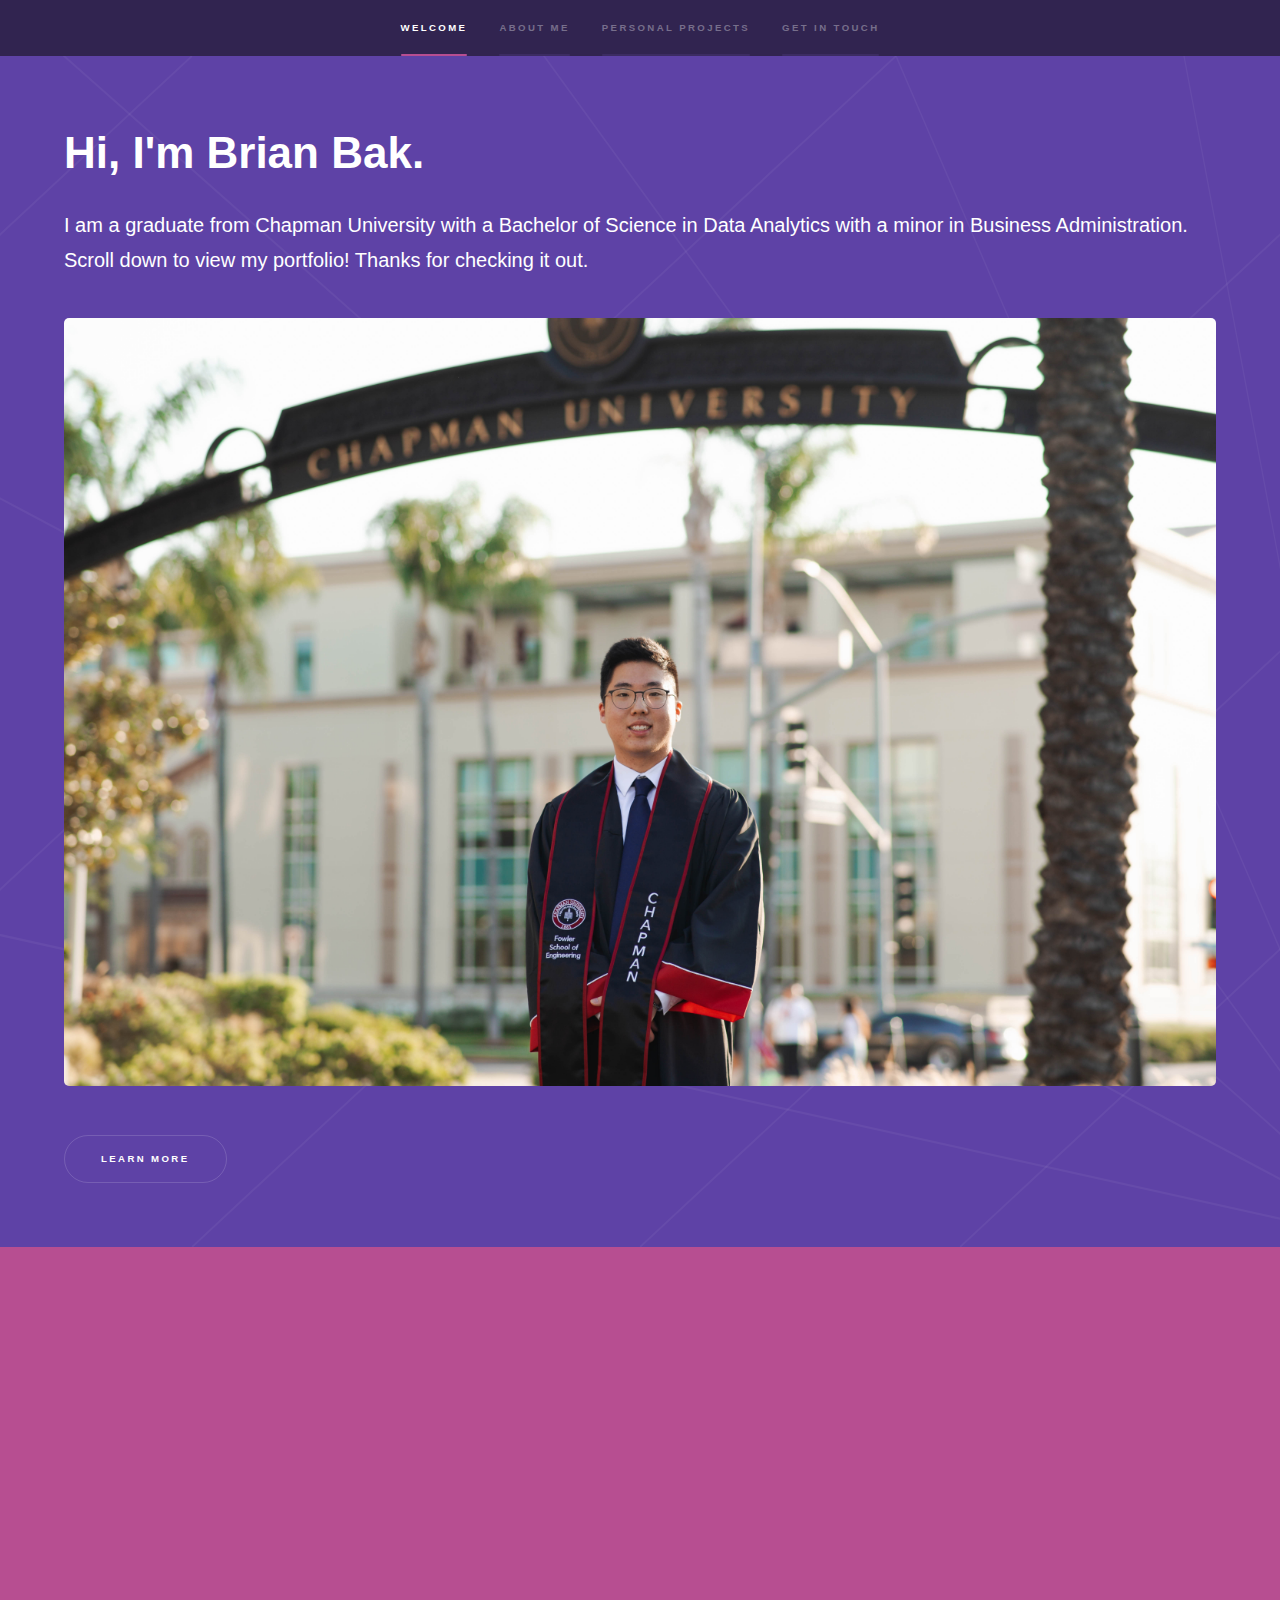
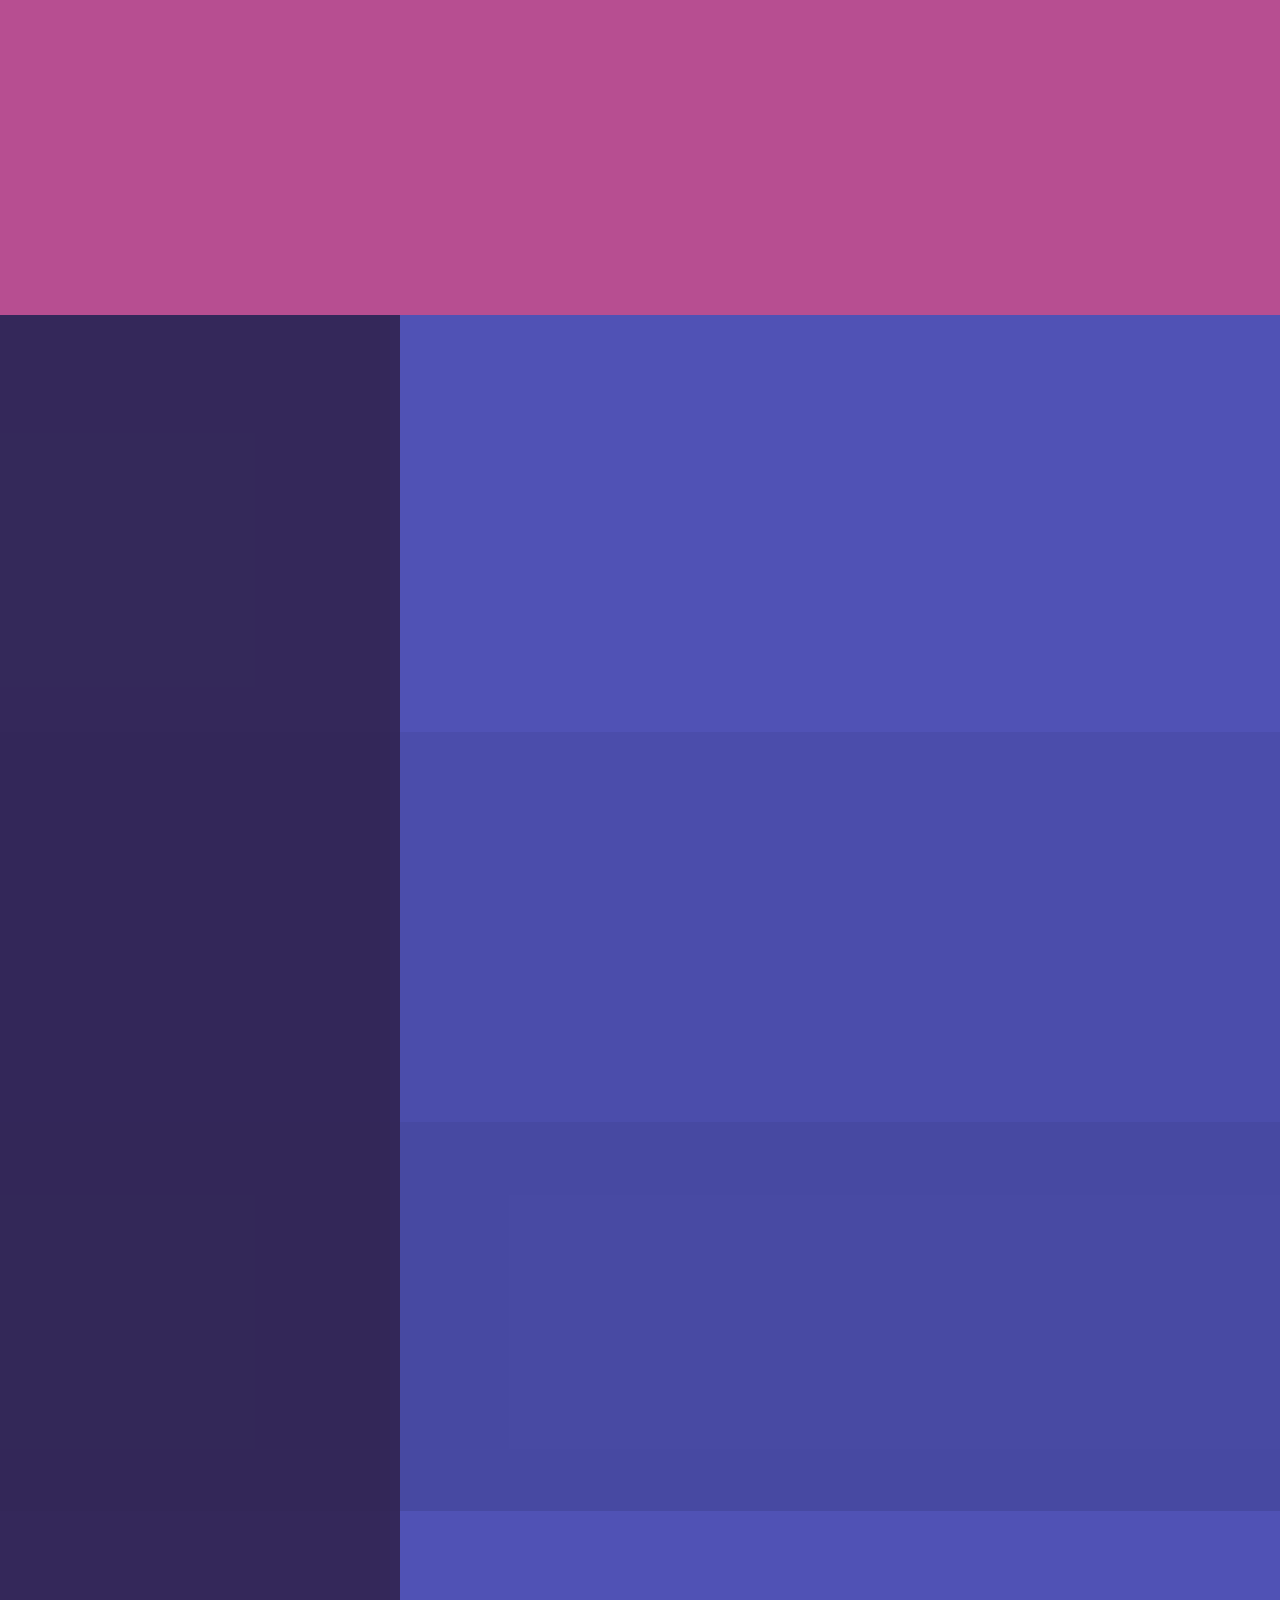
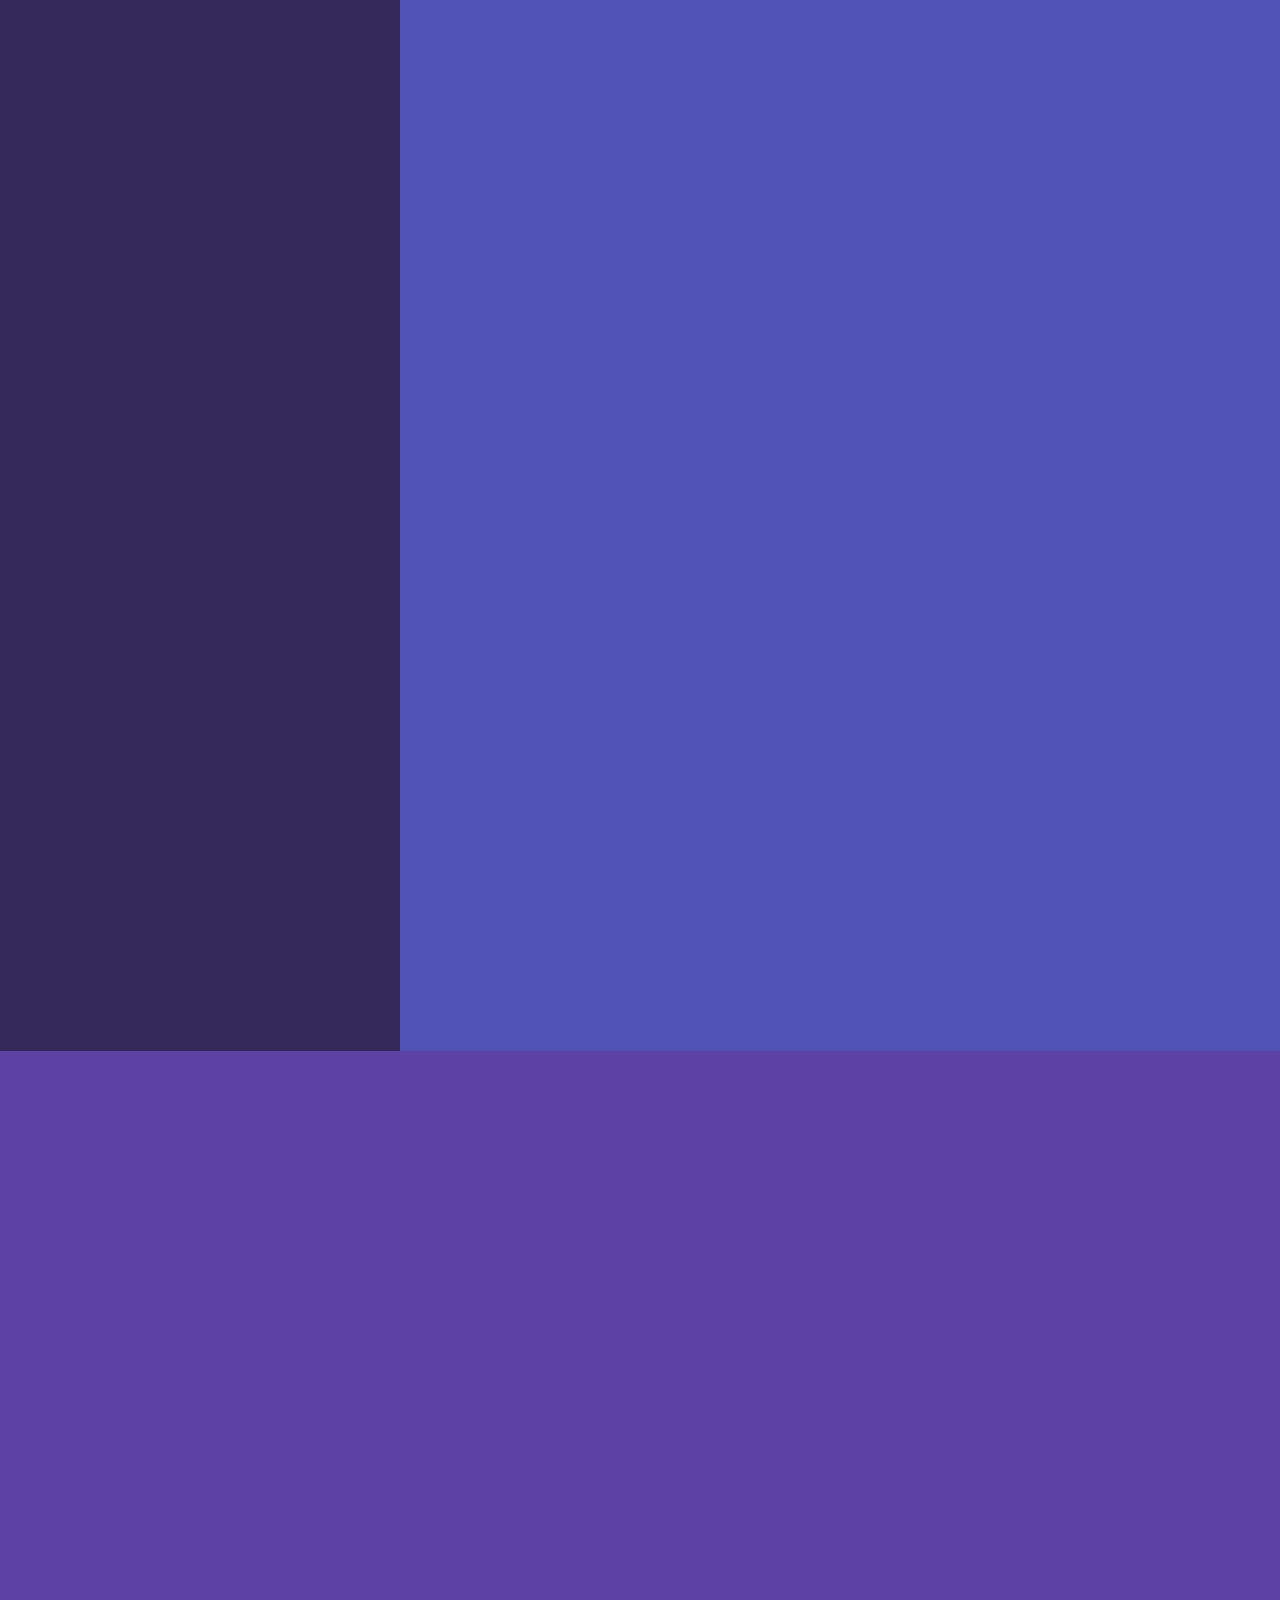
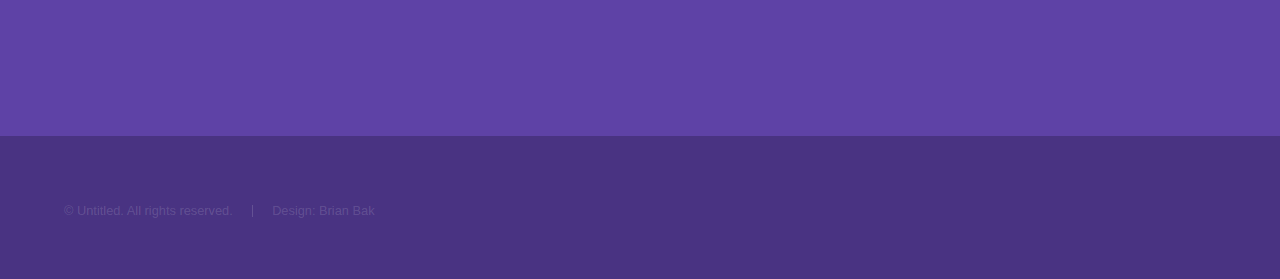
==== commit cf09f2dc: "Add files via upload" ====
--- a/portfolio/index.html
+++ b/portfolio/index.html
@@ -52,10 +52,10 @@
 							
 							<p> As the world continues to rapidly evolve, leveraging data has become crucial for allowing organizations to maximize their efficiency 
 								and productivity by identifying patterns, discovering insights, and promote strategic thinking. These developments inspired me to 
-								begin my career at Chapman University, having recently graduated in 2023 with degrees in Data Analytics and Business Administration. 
+								begin my career at Chapman University, having recently graduated in May of 2023 with degrees in Data Analytics and Business Administration. 
 							</br> </br>
 								In addition to the skills and concepts I learned at Chapman, I have had the fortune to work with NASCAR as a Data Strategy intern, 
-								spending a summer engaging within the field of consumer behavior by learning about ticketing, crm, email, surveying, merchandise, and more. 
+								spending a summer in Daytona Beach, FL engaging within the field of consumer behavior by learning about ticketing, crm, email, surveying, merchandise, and more. 
 		
 							</br></br>
 								These lessons and experiences have greatly influenced what I look for in my career, and I'm hoping to pursue a role that reflects
@@ -65,7 +65,7 @@
 								<h2>Here are a few fun facts about me: </h2>
 								<ul>
 									<li> My favorite TV show is Jeopardy.</li>
-									<li> Picked up sports and concert photography within the last year. My dream is to photograph Bad Bunny.
+									<li> Picked up sports and concert photography a little over a year ago. My dream is to photograph Bad Bunny.
 										<a href="https://www.instagram.com/bbakphoto/" target="_blank" a> <br/>
 											Click to see who I've photographed so far!</a> </li>
 									<li> I've lived in every corner of the continental USA. Can you guess where?</li>
@@ -169,10 +169,10 @@
 								<section>
 									<ul class="contact">
 										<li>
-											<h3>Location</h3>
-											<span>Chapman University <br/>
-												1 University Dr<br />
-											 Orange, CA 92866<br />
+											<h3>Current Location</h3>
+											<span>Seattle, WA <br/>
+												(Willing to relocate)<br />
+											 <!-- <br /> -->
 											</span>
 										</li>
 										<li>
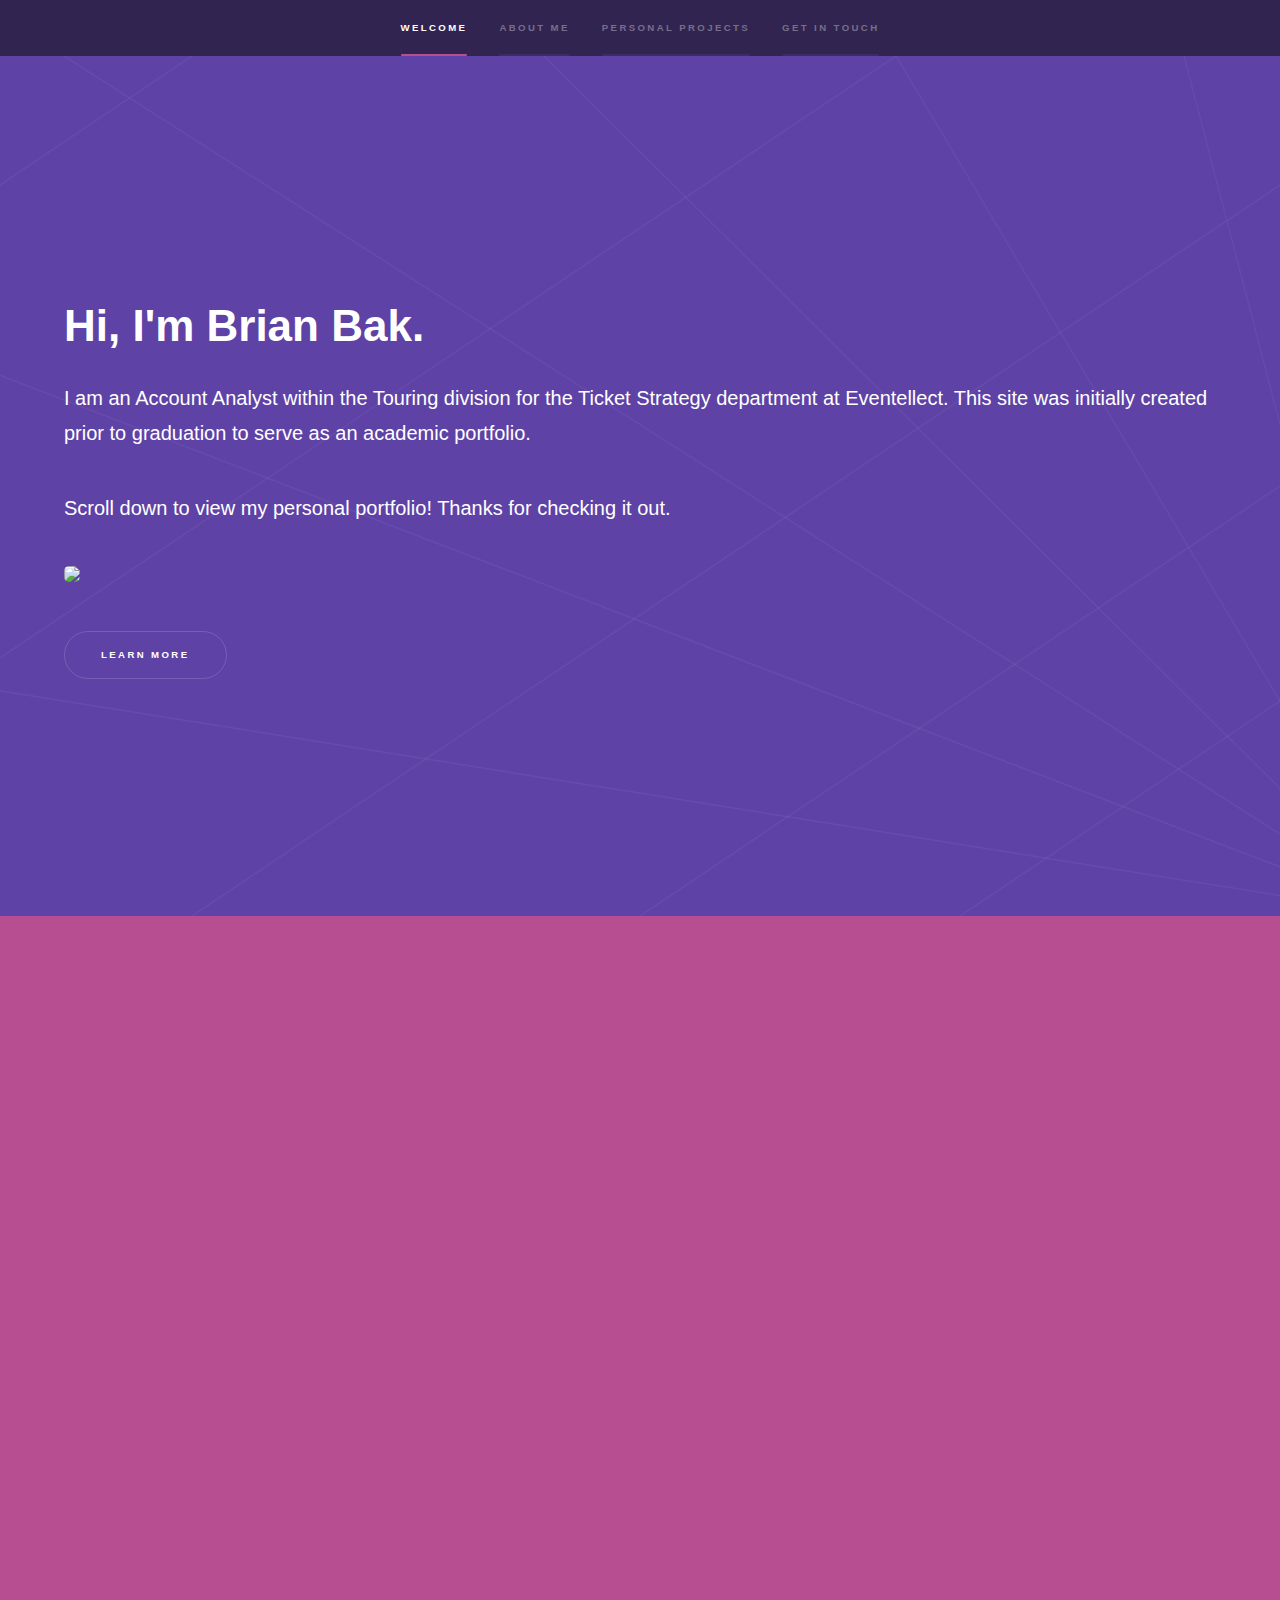
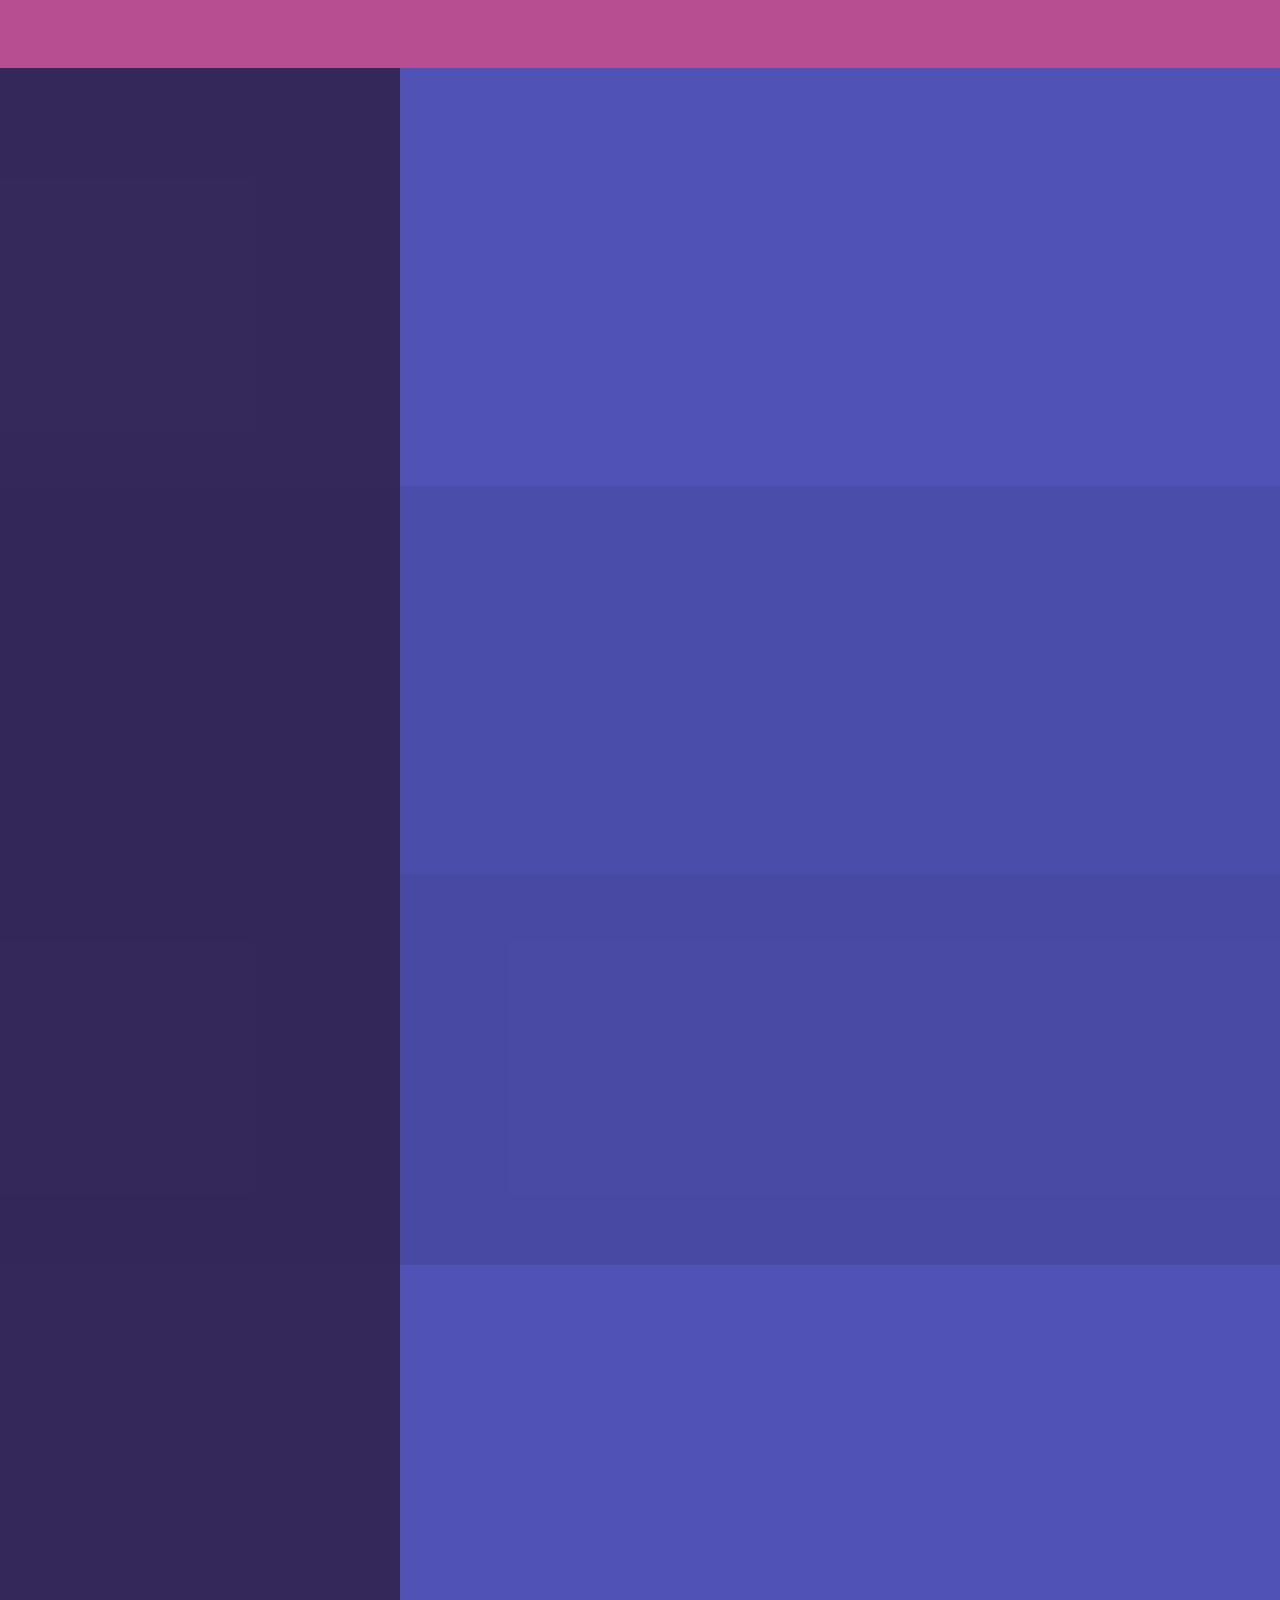
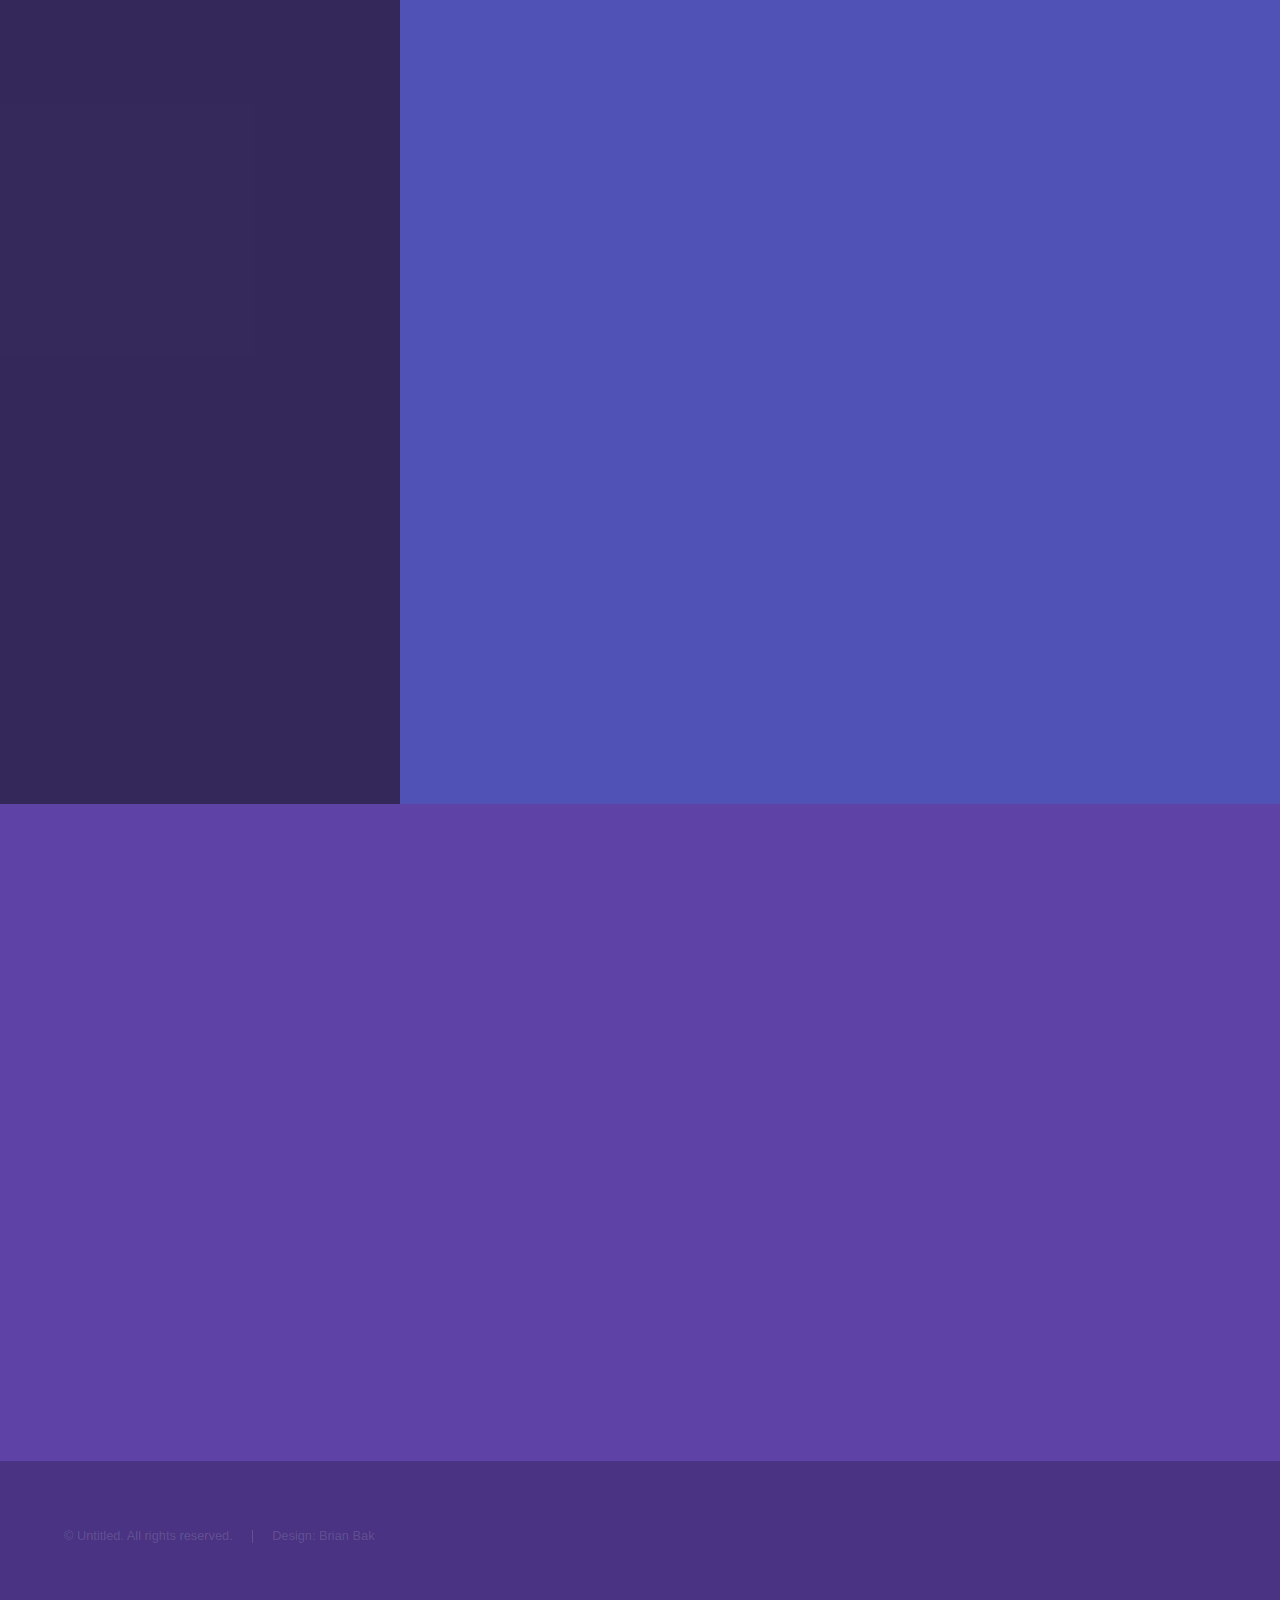
==== commit f4fd479a: "Add files via upload" ====
--- a/portfolio/index.html
+++ b/portfolio/index.html
@@ -35,9 +35,12 @@
 					<section id="intro" class="wrapper style1 fullscreen fade-up">
 						<div class="inner">
 							<h1>Hi, I'm Brian Bak.</h1>
-							<p>I am a graduate from Chapman University with a Bachelor of Science in Data Analytics with a minor in Business Administration.
-							Scroll down to view my portfolio! Thanks for checking it out.</p>
-							<p class="image"><img src="images/IMG_8619.JPG"/></p>
+							<p>I am an Account Analyst within the Touring division for the Ticket Strategy department at Eventellect. 
+								This site was initially created prior to graduation to serve as an academic portfolio. </p>
+
+							
+							<p>Scroll down to view my personal portfolio! Thanks for checking it out.</p>
+							<p class="image"><img src="/images/IMG.JPG"/></p>
 							<ul class="actions">
 								<li><a href="#one" class="button scrolly">Learn more</a></li>
 							</ul>
@@ -53,15 +56,21 @@
 							<p> As the world continues to rapidly evolve, leveraging data has become crucial for allowing organizations to maximize their efficiency 
 								and productivity by identifying patterns, discovering insights, and promote strategic thinking. These developments inspired me to 
 								begin my career at Chapman University, having recently graduated in May of 2023 with degrees in Data Analytics and Business Administration. 
+
 							</br> </br>
-								In addition to the skills and concepts I learned at Chapman, I have had the fortune to work with NASCAR as a Data Strategy intern, 
-								spending a summer in Daytona Beach, FL engaging within the field of consumer behavior by learning about ticketing, crm, email, surveying, merchandise, and more. 
-		
-							</br></br>
-								These lessons and experiences have greatly influenced what I look for in my career, and I'm hoping to pursue a role that reflects
-								these sentiments.
-
-
+							In addition to the skills and concepts I learned at Chapman, I have had the fortune to work with NASCAR as a Data Strategy intern, 
+							spending a summer in Daytona Beach, FL engaging within the field of consumer behavior by learning about ticketing, crm, email, surveying, merchandise, and more. 
+							</br> </br>
+								Since graduating, I have recently started my first post-graduate role in July as an Account Analyst 
+								within the Touring division for the Ticket Strategy department at Eventellect. 
+							<!-- </br> </br> -->
+								Based in Houston, TX, Eventellect partners with professional and collegiate sports teams, as well as venues all around the United States 
+								to unify their approach to single game ticket sales and transform it into a strategic business asset. My role consists of assisting
+								the Ticket Strategy department in pricing tickets and managing inventory related to Touring events, such as concerts, NCAA events, 
+								tennis matches, and more.
+							
+							<!-- </br></br> -->
+								
 								<h2>Here are a few fun facts about me: </h2>
 								<ul>
 									<li> My favorite TV show is Jeopardy.</li>
@@ -169,26 +178,25 @@
 								<section>
 									<ul class="contact">
 										<li>
-											<h3>Current Location</h3>
-											<span>Seattle, WA <br/>
-												(Willing to relocate)<br />
+											<h3>Current Location:</h3>
+											<span>Houston, TX
 											 <!-- <br /> -->
 											</span>
 										</li>
 										<li>
-											<h3>Email</h3>
+											<h3>Email:</h3>
 											<a href="mailto: brianbak618@gmail.com">brianbak618@gmail.com</a>
 										</li>
 										<li>
-											<h3>LinkedIn</h3>
+											<h3>LinkedIn:</h3>
 											<a href="https://www.linkedin.com/in/bbak/" target="_blank">linkedin.com/in/bbak/</a>
 										</li>
 										<li>
-											<h3>Resume</h3>
+											<h3>Resume:</h3>
 											<a href="https://github.com/brianjbak/brianjbak.github.io/raw/main/assets/BrianBakResume.pdf" target="_blank">Brian Bak's Resume</a>
 										</li>
 										<li>
-											<h3>Social</h3>
+											<h3>Socials:</h3>
 											<ul class="icons">
 												<li><a href="https://twitter.com/bbakdata" target="_blank" class="icon brands fa-twitter"><span class="label">Twitter</span></a></li>
 												<li><a href="https://www.instagram.com/bbakphoto/" class="icon brands fa-instagram" target="_blank"><span class="label">Instagram</span></a></li>
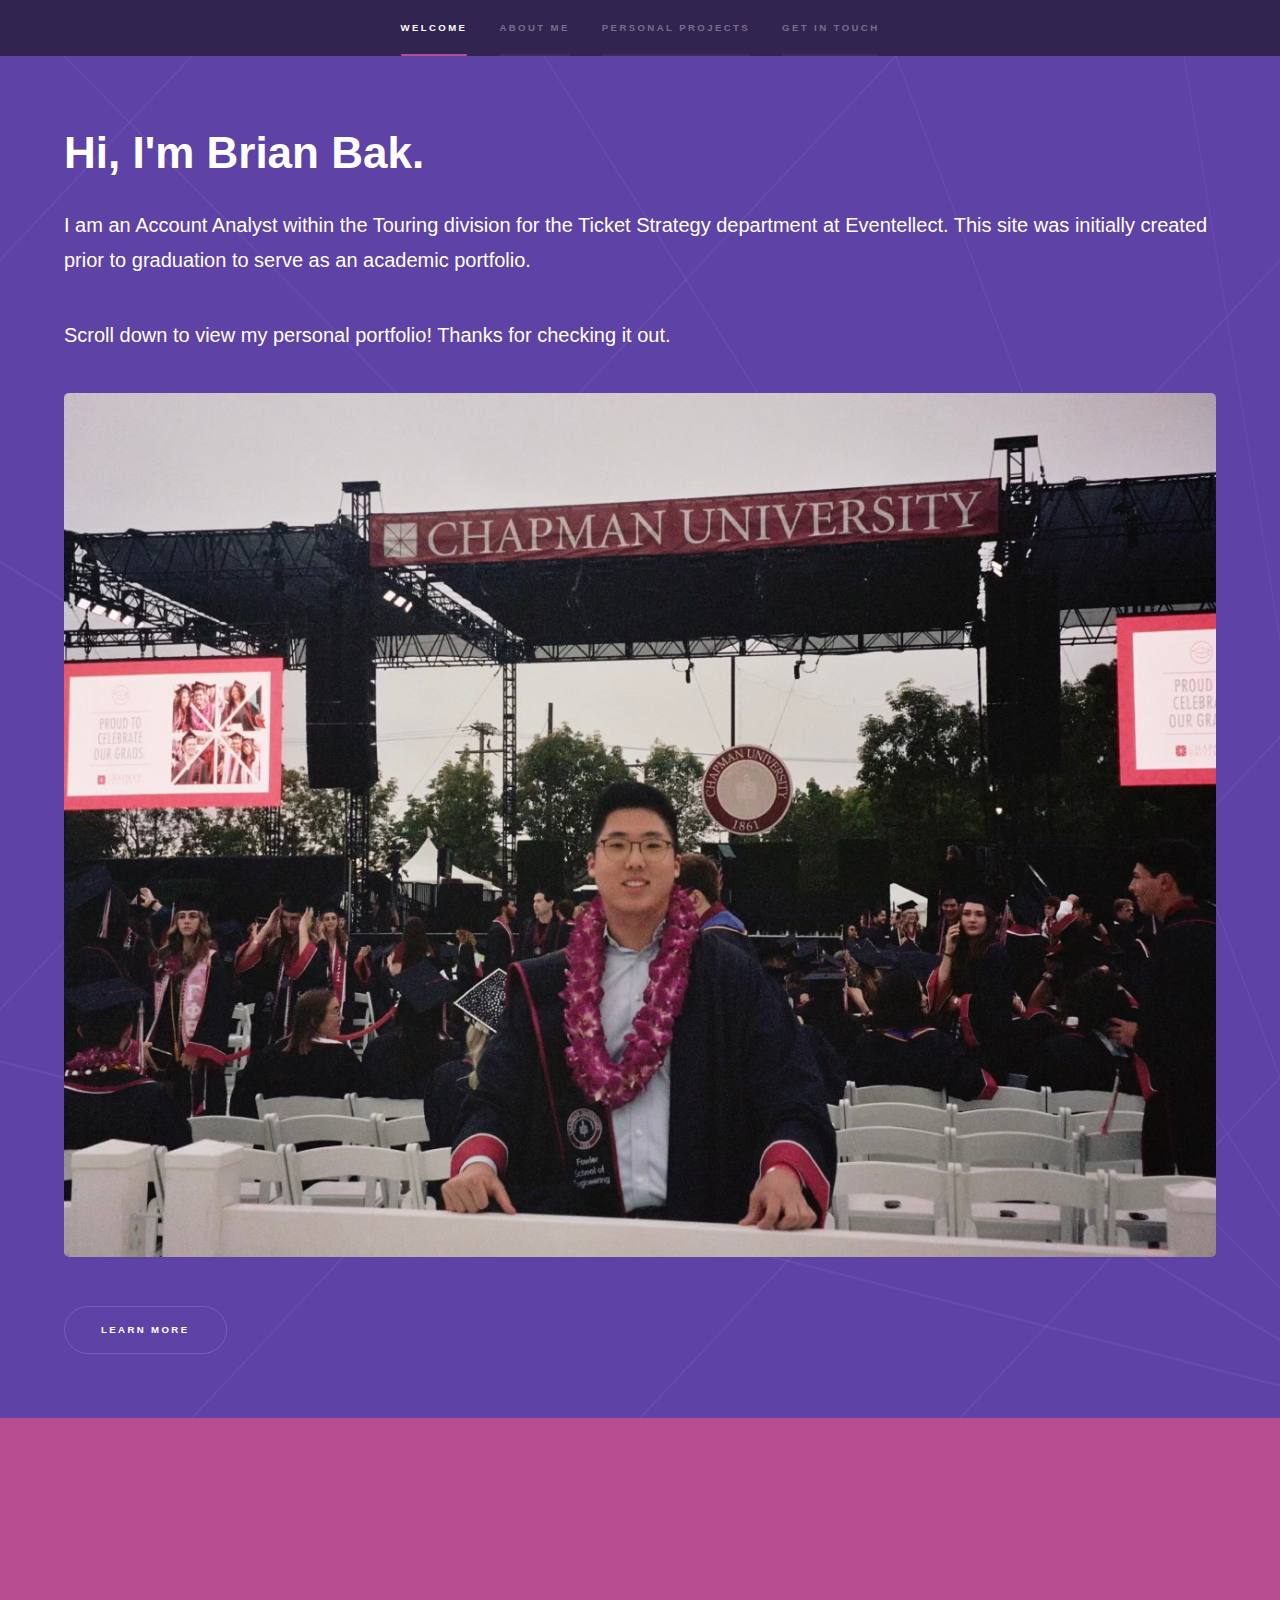
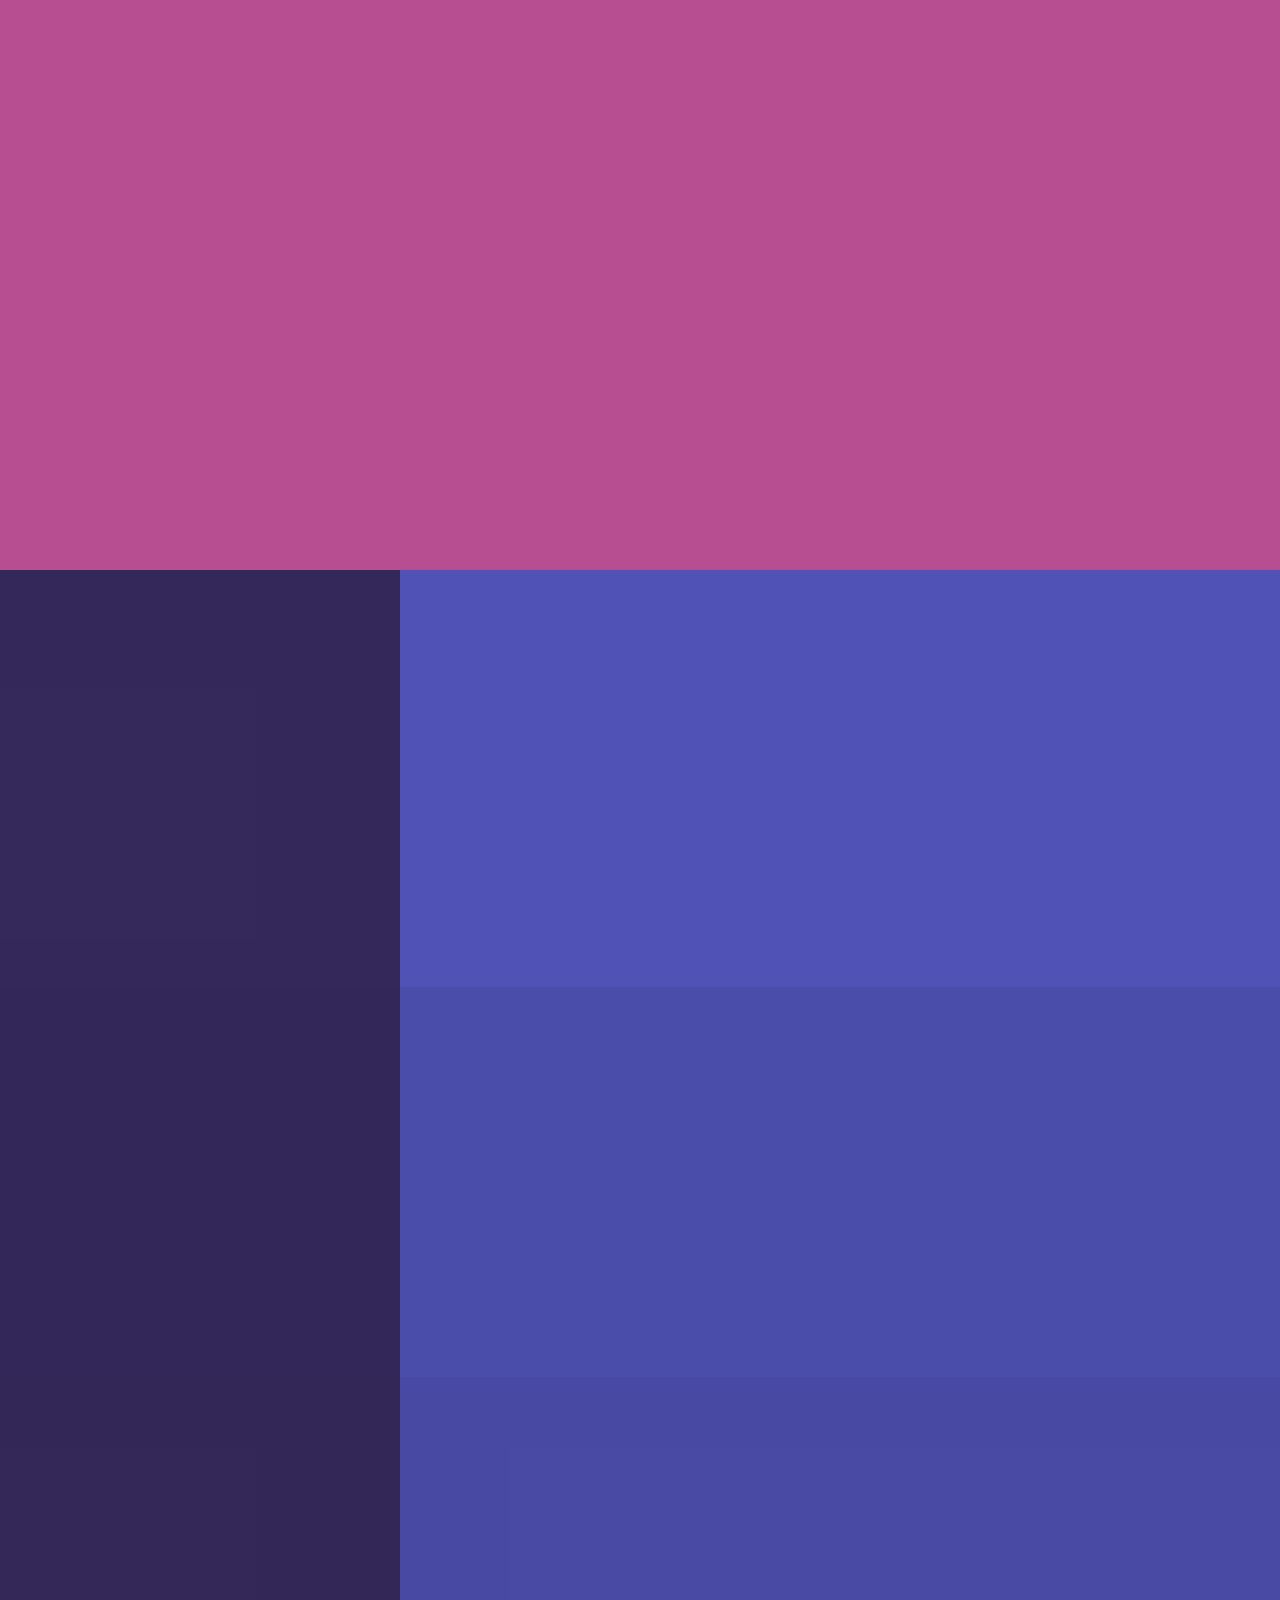
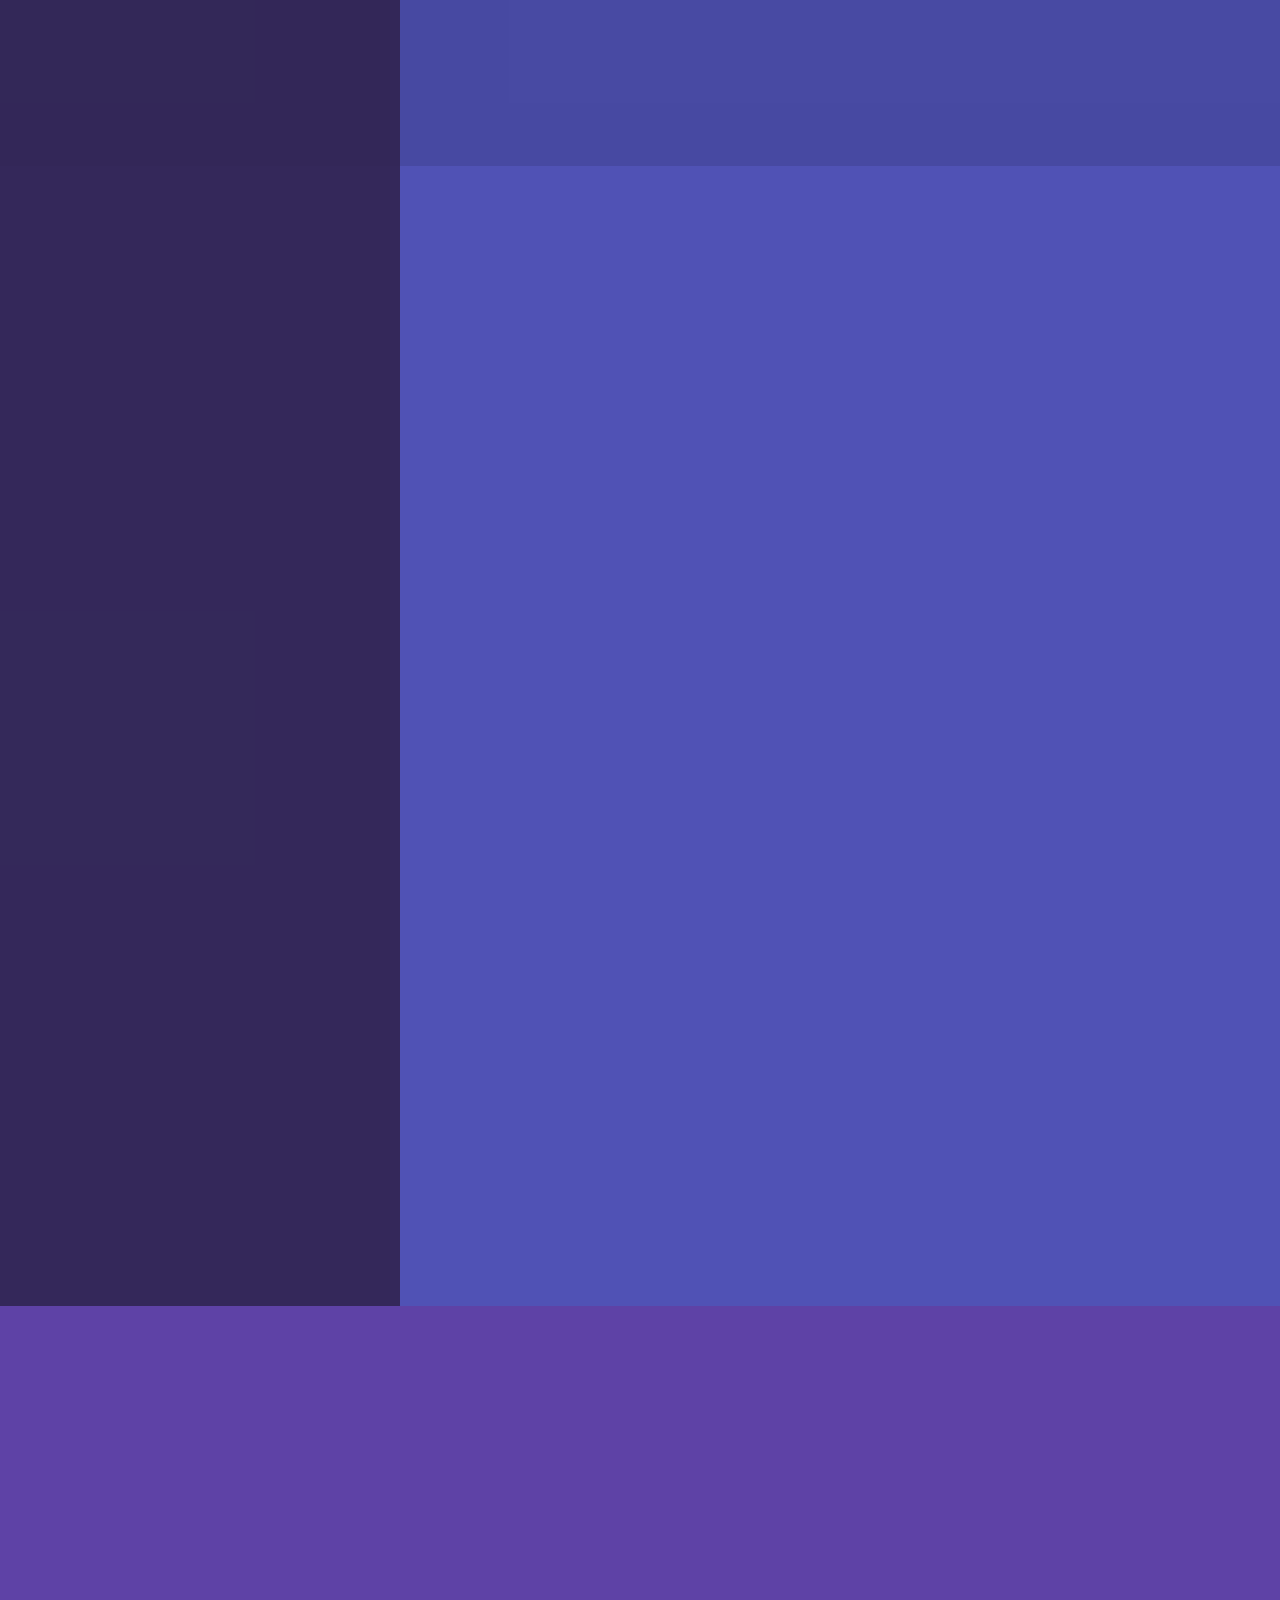
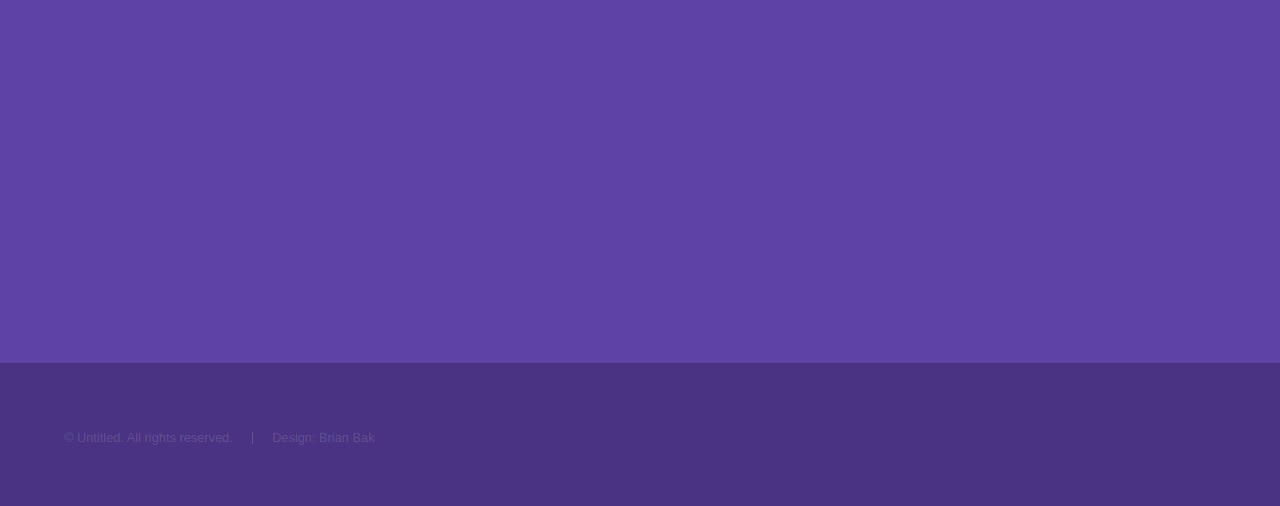
==== commit d590e617: "Add files via upload" ====
--- a/portfolio/index.html
+++ b/portfolio/index.html
@@ -40,7 +40,7 @@
 
 							
 							<p>Scroll down to view my personal portfolio! Thanks for checking it out.</p>
-							<p class="image"><img src="/images/IMG.JPG"/></p>
+							<p class="image"><img src="/images/img.jpeg"/></p>
 							<ul class="actions">
 								<li><a href="#one" class="button scrolly">Learn more</a></li>
 							</ul>
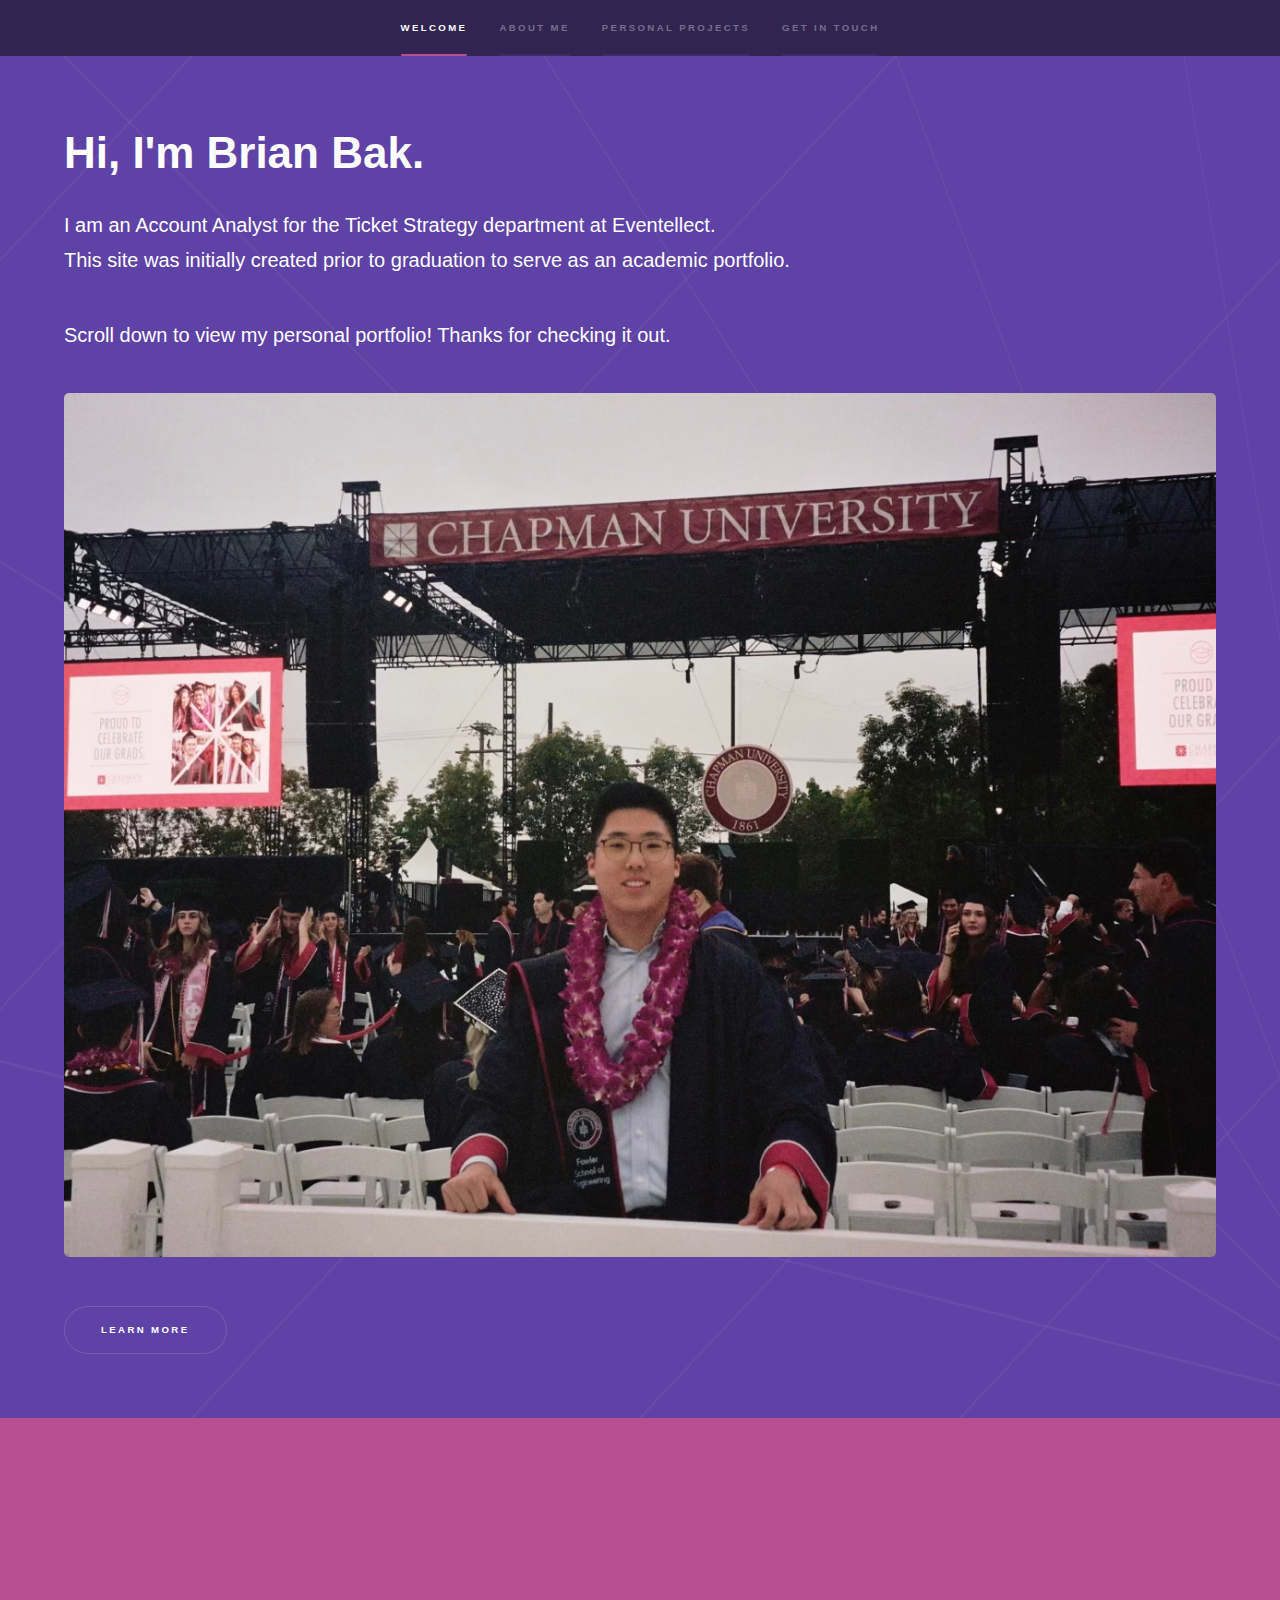
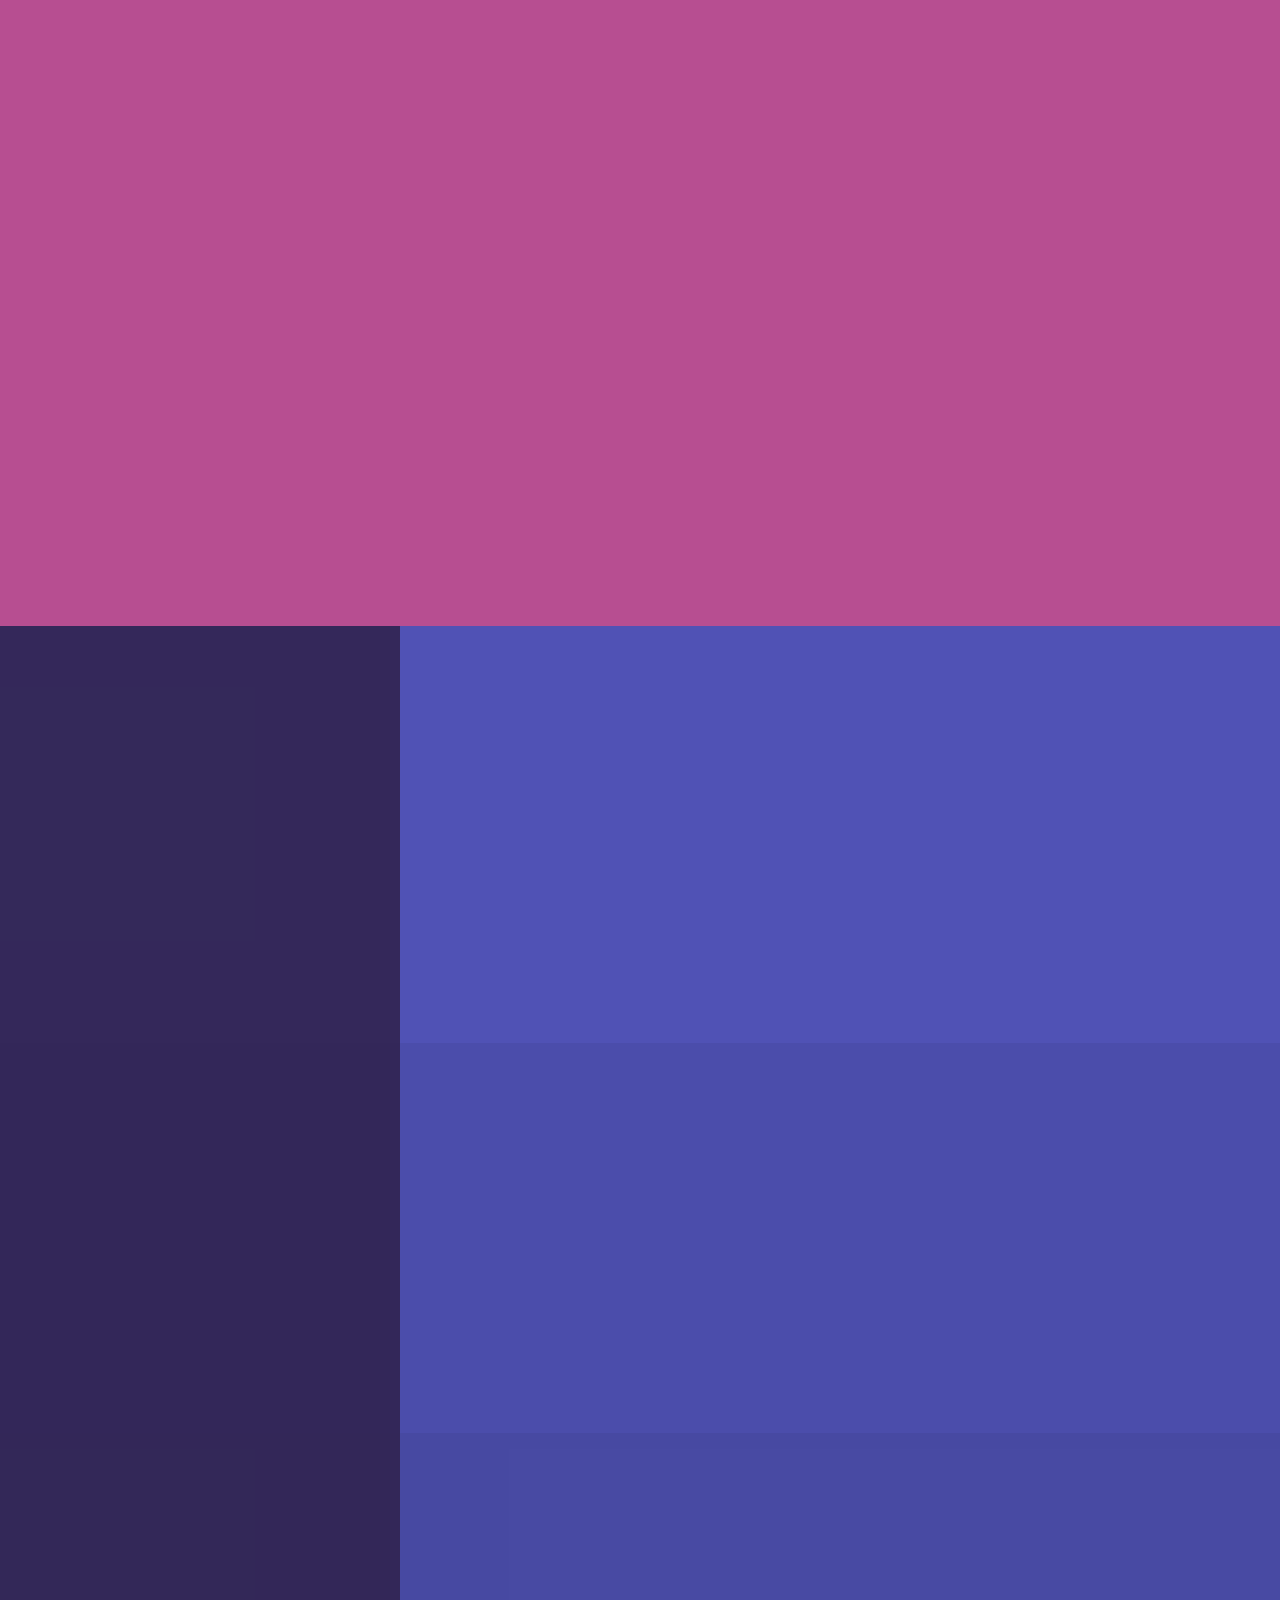
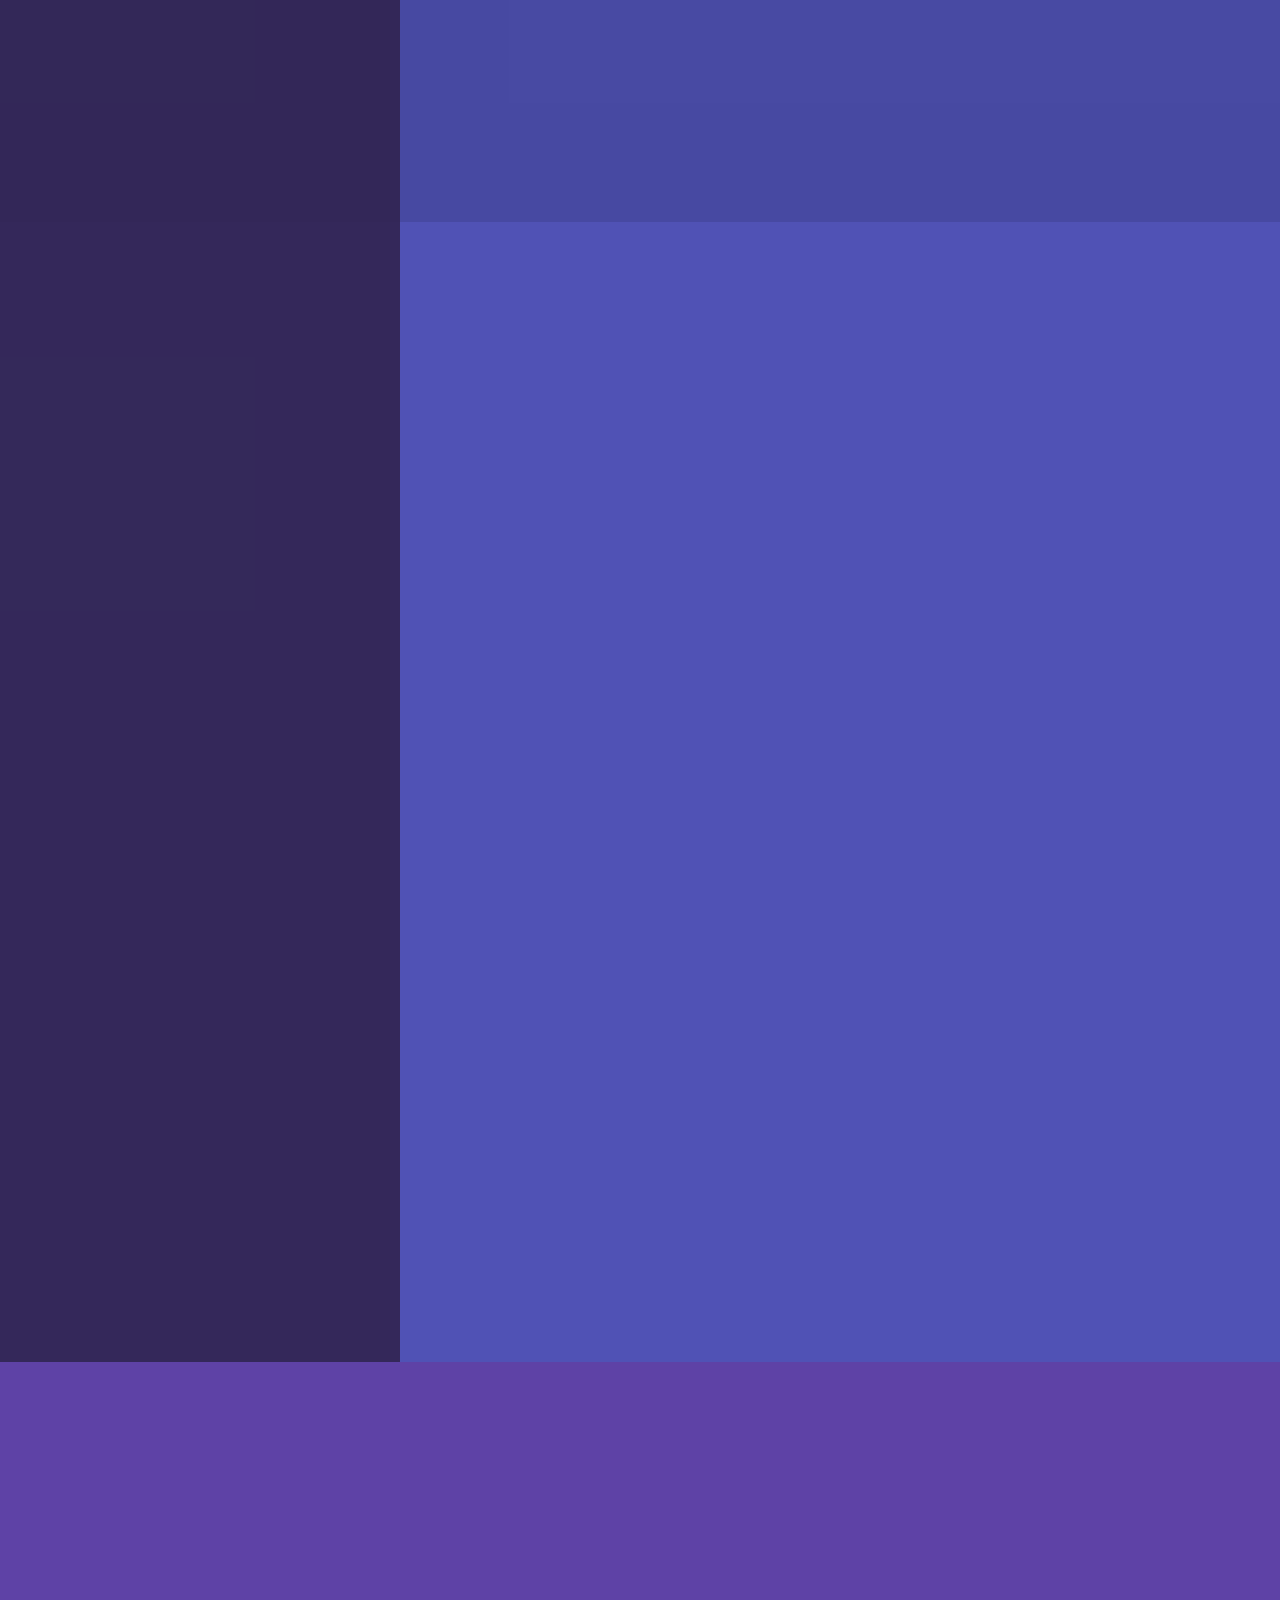
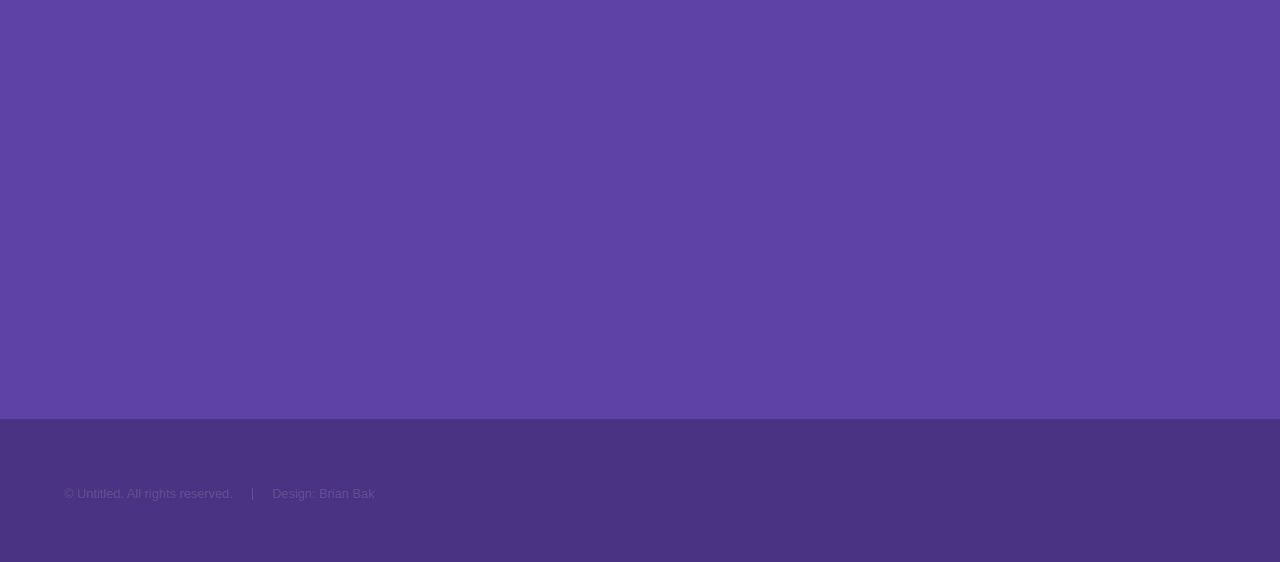
==== commit aad1a303: "Add files via upload" ====
--- a/portfolio/index.html
+++ b/portfolio/index.html
@@ -35,7 +35,8 @@
 					<section id="intro" class="wrapper style1 fullscreen fade-up">
 						<div class="inner">
 							<h1>Hi, I'm Brian Bak.</h1>
-							<p>I am an Account Analyst within the Touring division for the Ticket Strategy department at Eventellect. 
+							<p>I am an Account Analyst for the Ticket Strategy department at Eventellect. 
+							</br>
 								This site was initially created prior to graduation to serve as an academic portfolio. </p>
 
 							
@@ -53,8 +54,8 @@
 						<div class="inner">
 							<h2>About Me</h2>
 							
-							<p> As the world continues to rapidly evolve, leveraging data has become crucial for allowing organizations to maximize their efficiency 
-								and productivity by identifying patterns, discovering insights, and promote strategic thinking. These developments inspired me to 
+							<p> As the world continues to rapidly evolve, leveraging data has become crucial for allowing organizations to maximize their 
+								productivity by identifying patterns, discovering insights, and promote strategic thinking. These developments inspired me to 
 								begin my career at Chapman University, having recently graduated in May of 2023 with degrees in Data Analytics and Business Administration. 
 
 							</br> </br>
@@ -62,10 +63,10 @@
 							spending a summer in Daytona Beach, FL engaging within the field of consumer behavior by learning about ticketing, crm, email, surveying, merchandise, and more. 
 							</br> </br>
 								Since graduating, I have recently started my first post-graduate role in July as an Account Analyst 
-								within the Touring division for the Ticket Strategy department at Eventellect. 
-							<!-- </br> </br> -->
-								Based in Houston, TX, Eventellect partners with professional and collegiate sports teams, as well as venues all around the United States 
-								to unify their approach to single game ticket sales and transform it into a strategic business asset. My role consists of assisting
+								within the Touring division for the Ticket Strategy department at Eventellect. Based in Houston, TX, Eventellect partners with professional and collegiate sports teams, as well as venues all around the United States 
+								to unify their approach to single game ticket sales and transform it into a strategic business asset. 
+							</br> </br>
+								My role consists of assisting
 								the Ticket Strategy department in pricing tickets and managing inventory related to Touring events, such as concerts, NCAA events, 
 								tennis matches, and more.
 							
@@ -74,13 +75,13 @@
 								<h2>Here are a few fun facts about me: </h2>
 								<ul>
 									<li> My favorite TV show is Jeopardy.</li>
-									<li> Picked up sports and concert photography a little over a year ago. My dream is to photograph Bad Bunny.
+									<li> Picked up sports and concert photography about two years ago. My dream is to photograph Bad Bunny.
 										<a href="https://www.instagram.com/bbakphoto/" target="_blank" a> <br/>
 											Click to see who I've photographed so far!</a> </li>
 									<li> I've lived in every corner of the continental USA. Can you guess where?</li>
 								</ul>
 							</p>
-							<p>Scroll down to view a few of my recent personal projects! </p>
+							<p>Scroll down to view a few of my recent personal projects! These were all completed during my time at Chapman. </p>
 						</div>
 					</section>
 
